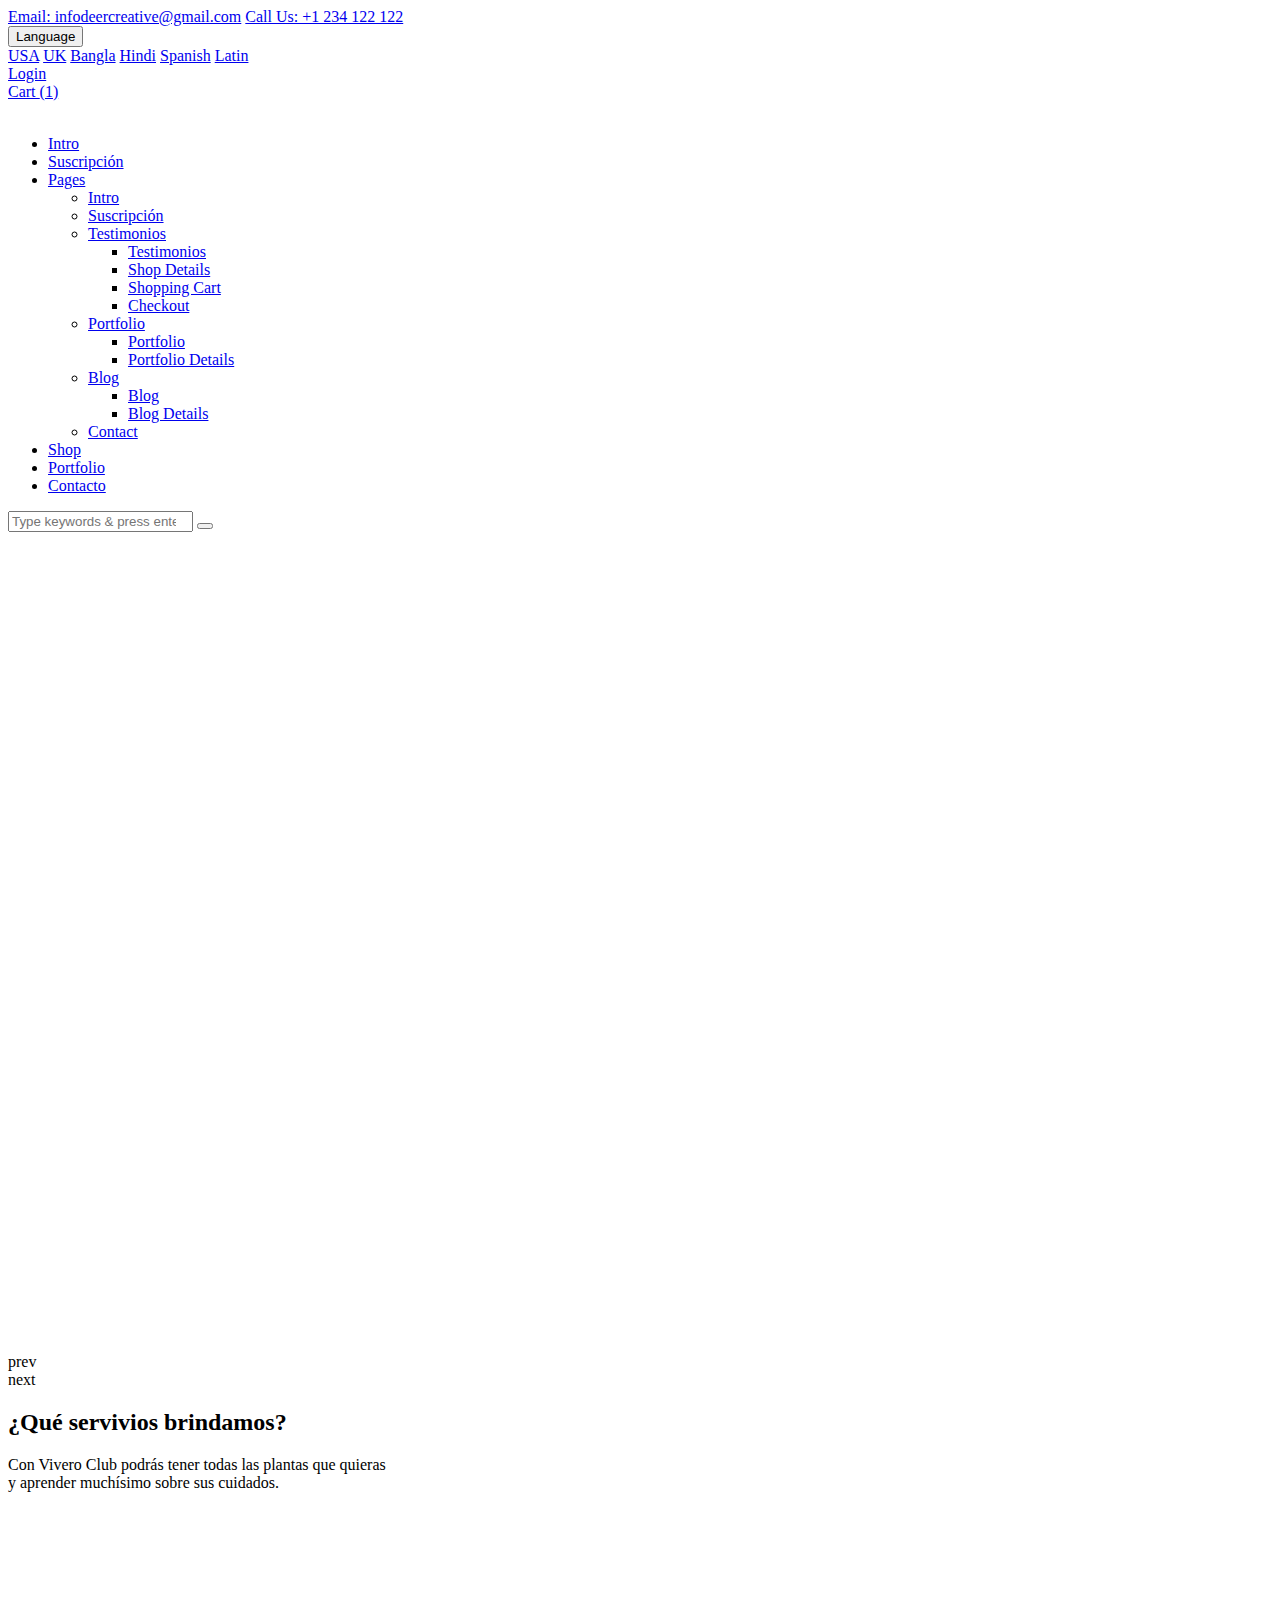
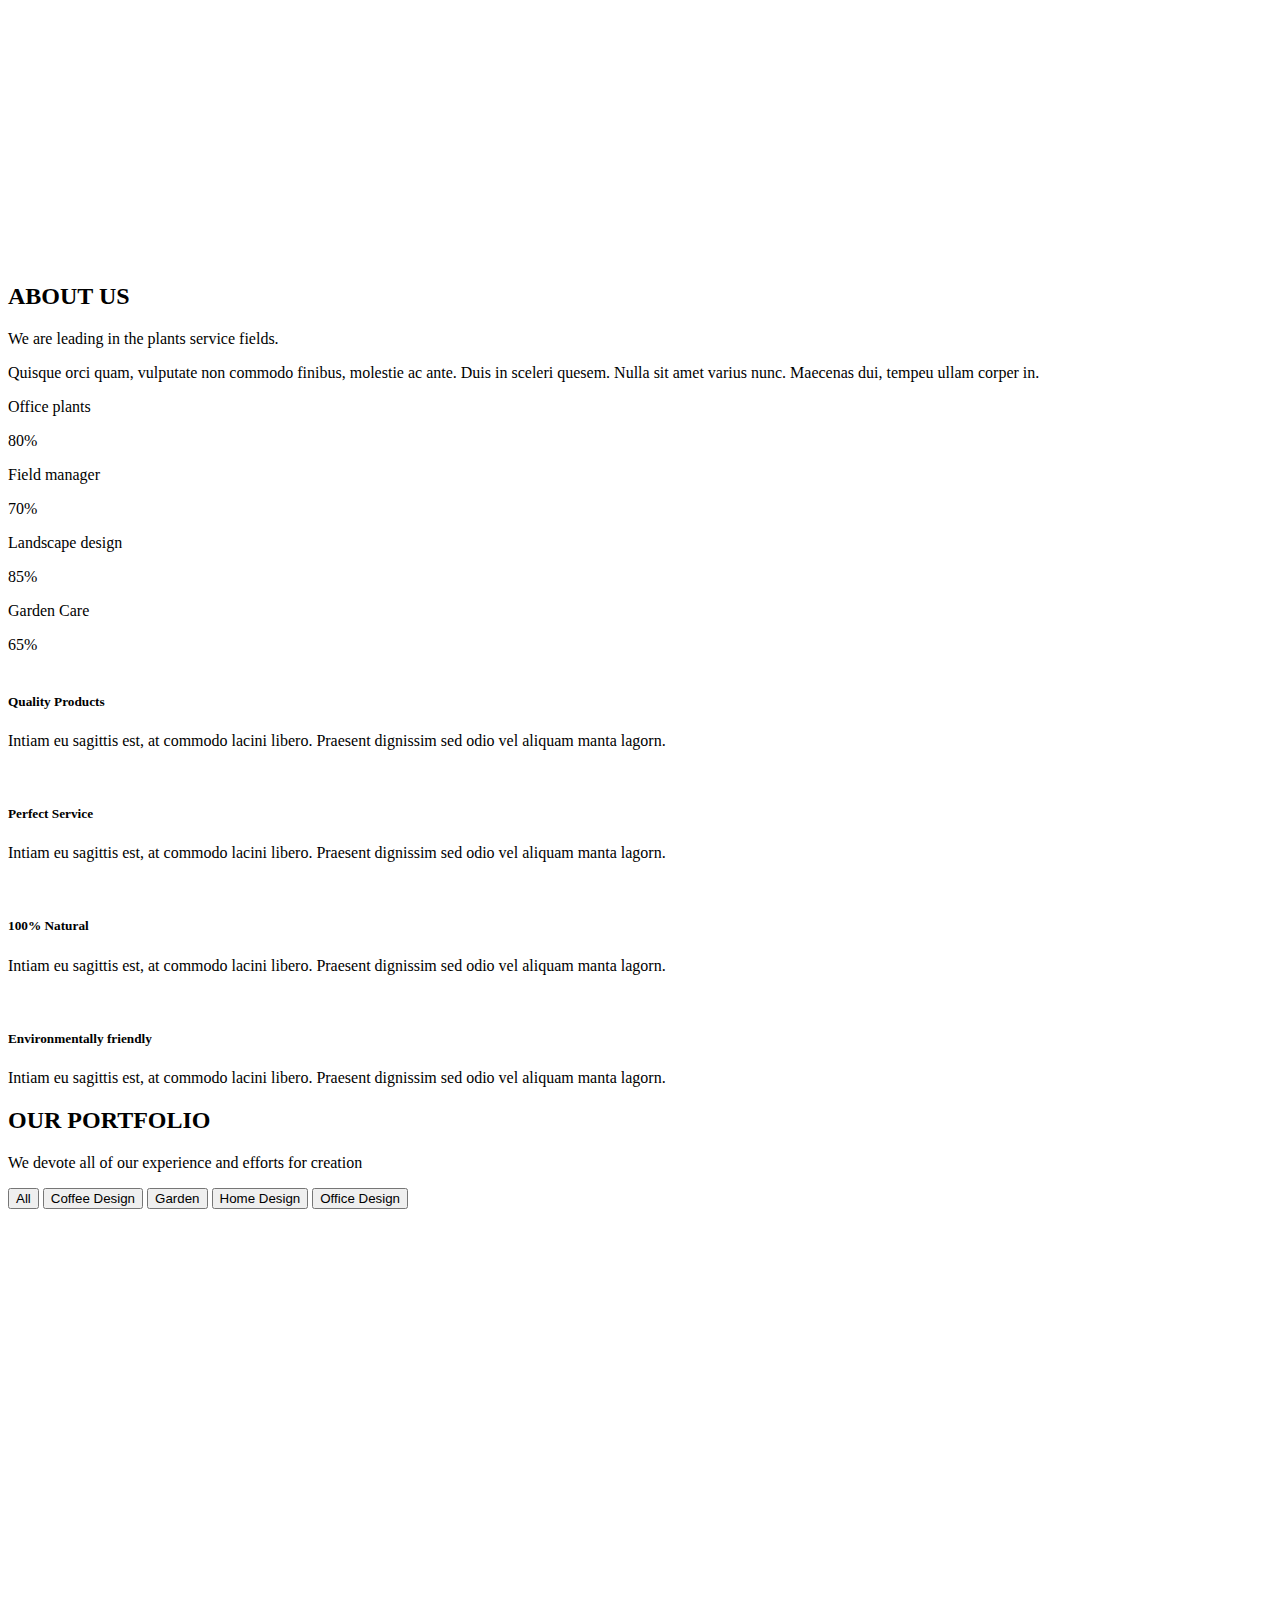
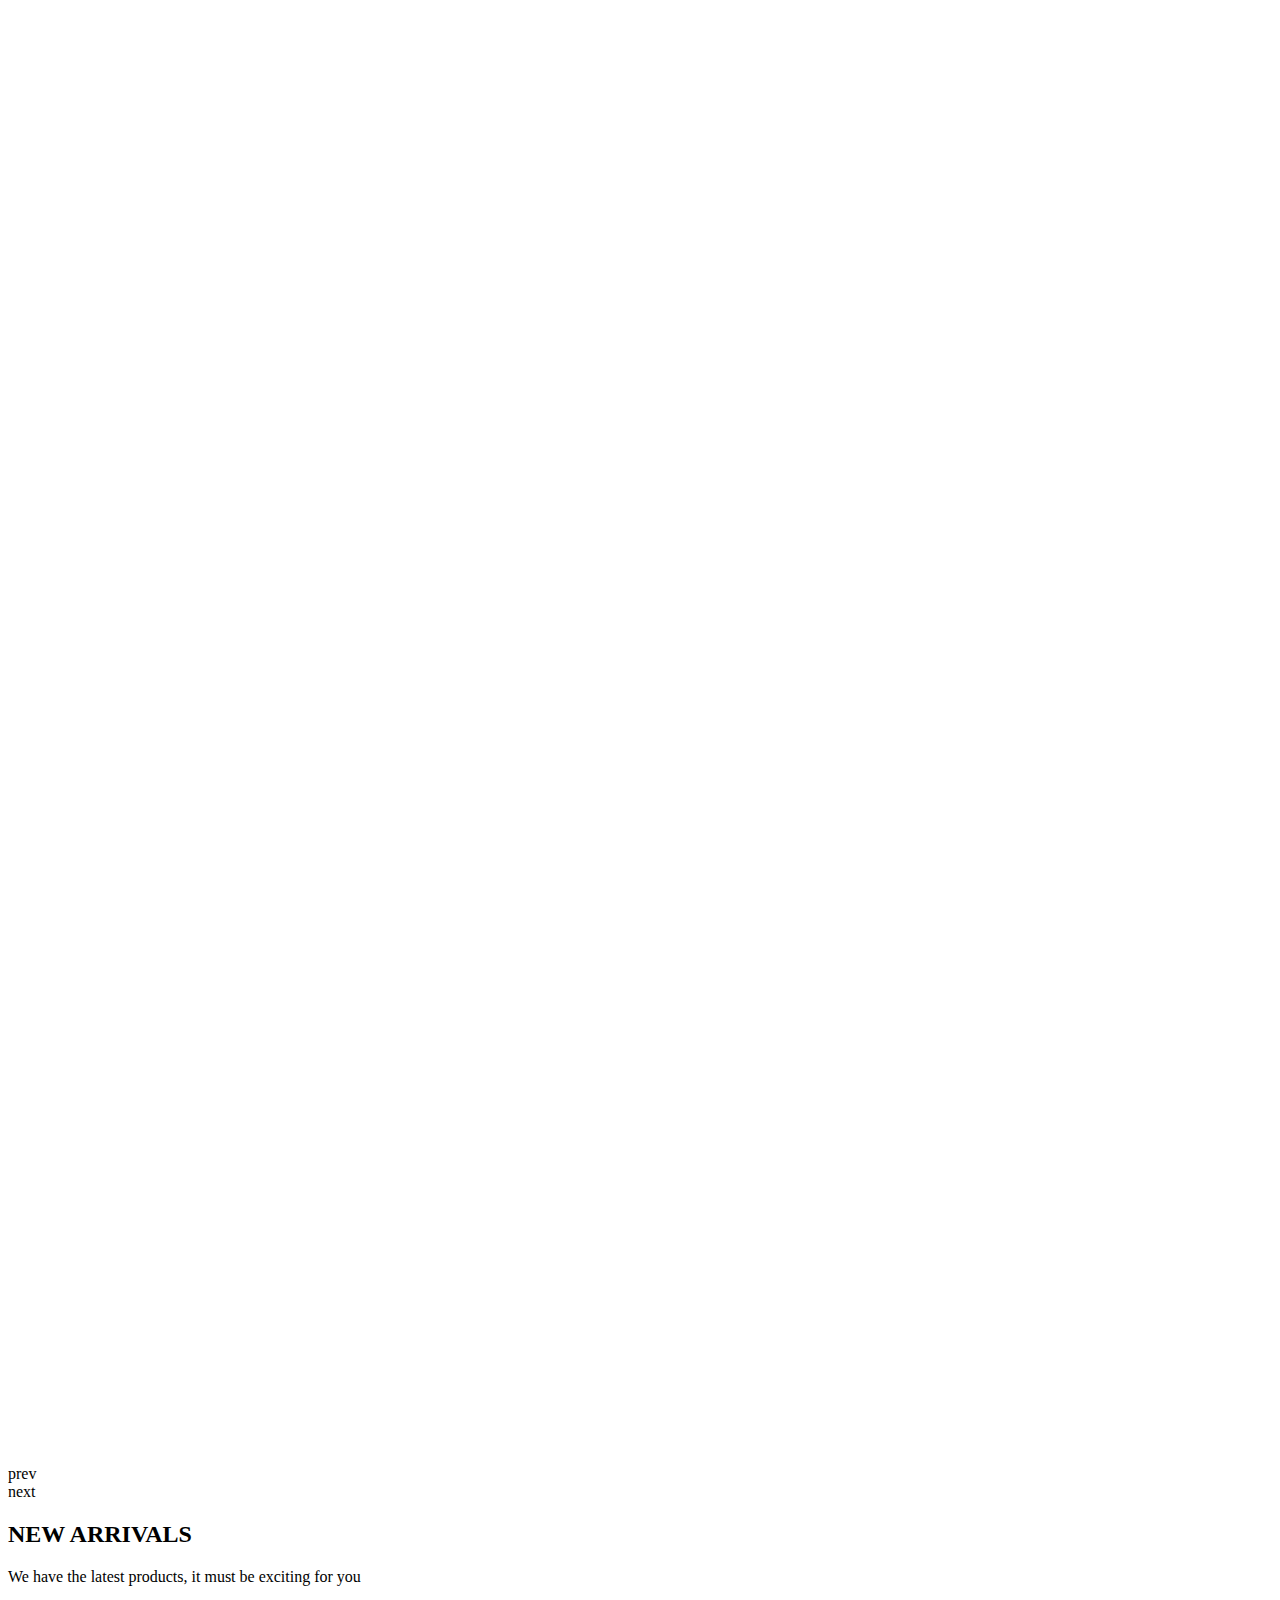
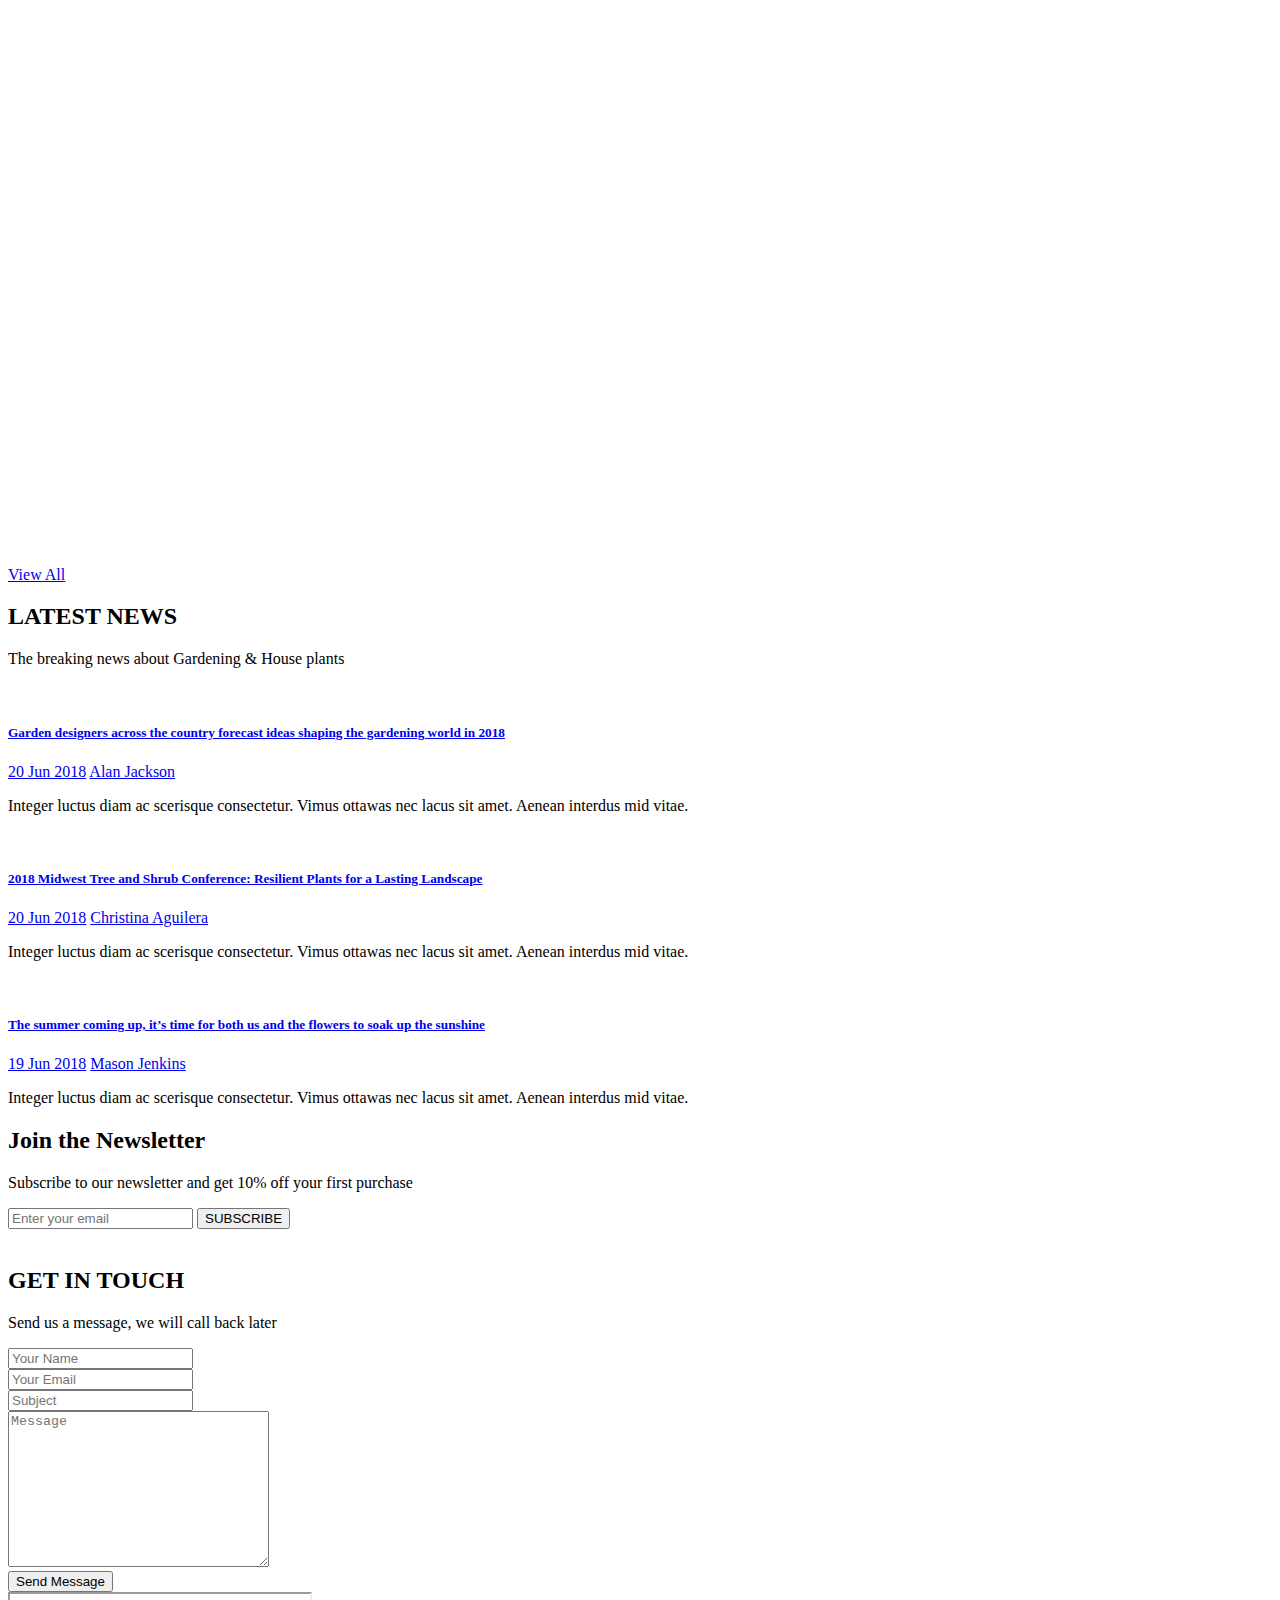
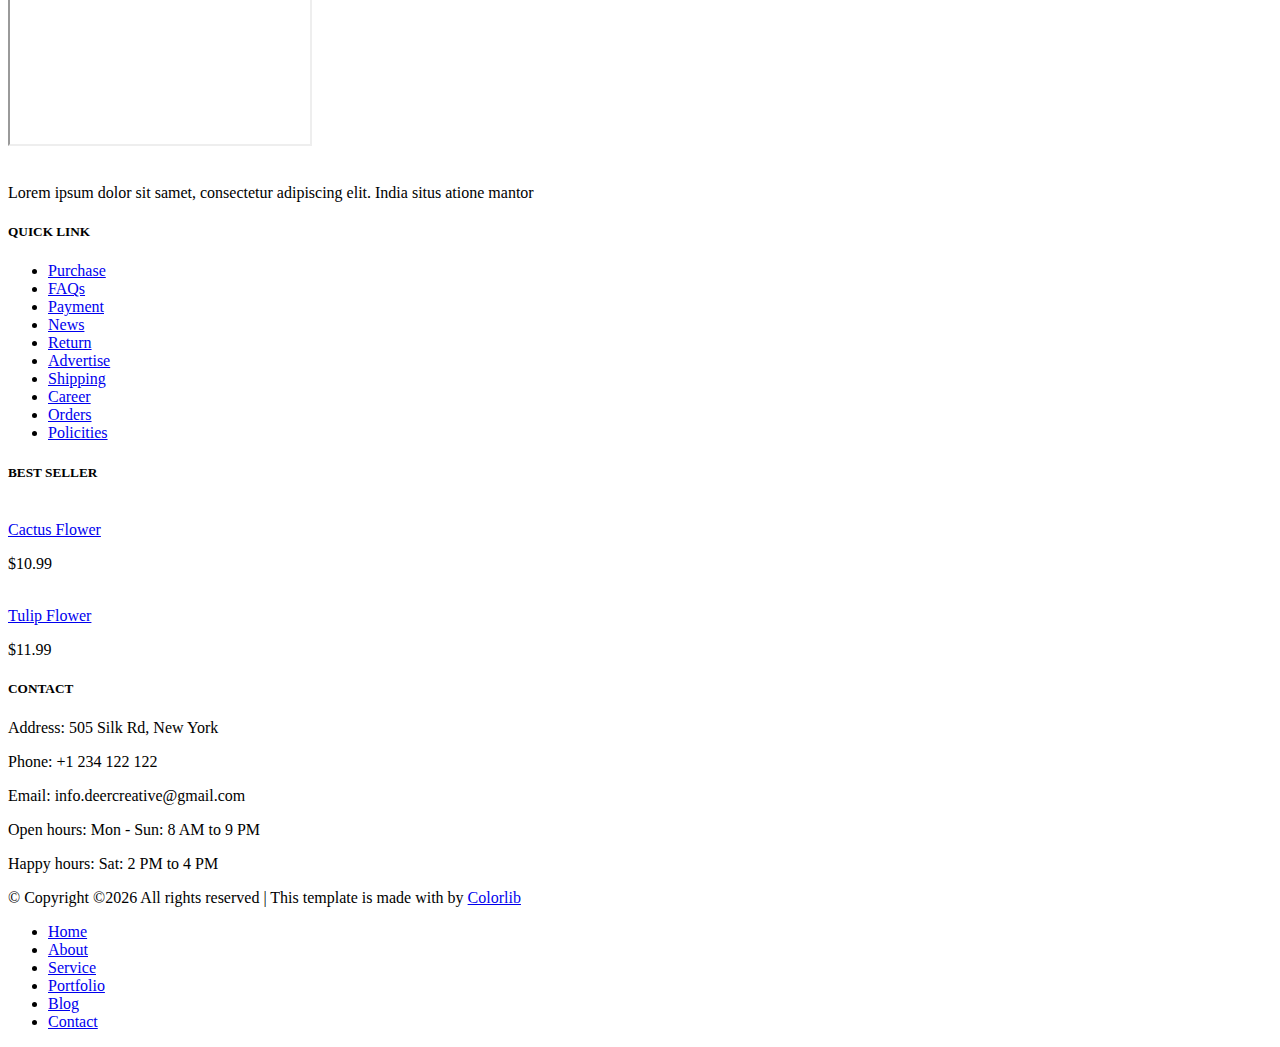
==== index.html @ 2c1554ca "Prueba de edición temp vivero" ====
<!DOCTYPE html>
<html lang="en">

<head>
    <meta charset="UTF-8">
    <meta name="description" content="">
    <meta http-equiv="X-UA-Compatible" content="IE=edge">
    <meta name="viewport" content="width=device-width, initial-scale=1, shrink-to-fit=no">
    <!-- The above 4 meta tags *must* come first in the head; any other head content must come *after* these tags -->

    <!-- Title -->
    <title>Alazea - Gardening &amp; Landscaping HTML Template</title>

    <!-- Favicon -->
    <link rel="icon" href="img/core-img/favicon.ico">

    <!-- Core Stylesheet -->
    <link rel="stylesheet" href="style.css">

</head>

<body>
    <!-- Preloader -->
    <div class="preloader d-flex align-items-center justify-content-center">
        <div class="preloader-circle"></div>
        <div class="preloader-img">
            <img src="img/core-img/leaf.png" alt="">
        </div>
    </div>

    <!-- ##### Header Area Start ##### -->
    <header class="header-area">

        <!-- ***** Top Header Area ***** -->
        <div class="top-header-area">
            <div class="container">
                <div class="row">
                    <div class="col-12">
                        <div class="top-header-content d-flex align-items-center justify-content-between">
                            <!-- Top Header Content -->
                            <div class="top-header-meta">
                                <a href="#" data-toggle="tooltip" data-placement="bottom" title="infodeercreative@gmail.com"><i class="fa fa-envelope-o" aria-hidden="true"></i> <span>Email: infodeercreative@gmail.com</span></a>
                                <a href="#" data-toggle="tooltip" data-placement="bottom" title="+1 234 122 122"><i class="fa fa-phone" aria-hidden="true"></i> <span>Call Us: +1 234 122 122</span></a>
                            </div>

                            <!-- Top Header Content -->
                            <div class="top-header-meta d-flex">
                                <!-- Language Dropdown -->
                                <div class="language-dropdown">
                                    <div class="dropdown">
                                        <button class="btn btn-secondary dropdown-toggle mr-30" type="button" id="dropdownMenuButton" data-toggle="dropdown" aria-haspopup="true" aria-expanded="false">Language</button>
                                        <div class="dropdown-menu" aria-labelledby="dropdownMenuButton">
                                            <a class="dropdown-item" href="#">USA</a>
                                            <a class="dropdown-item" href="#">UK</a>
                                            <a class="dropdown-item" href="#">Bangla</a>
                                            <a class="dropdown-item" href="#">Hindi</a>
                                            <a class="dropdown-item" href="#">Spanish</a>
                                            <a class="dropdown-item" href="#">Latin</a>
                                        </div>
                                    </div>
                                </div>
                                <!-- Login -->
                                <div class="login">
                                    <a href="#"><i class="fa fa-user" aria-hidden="true"></i> <span>Login</span></a>
                                </div>
                                <!-- Cart -->
                                <div class="cart">
                                    <a href="#"><i class="fa fa-shopping-cart" aria-hidden="true"></i> <span>Cart <span class="cart-quantity">(1)</span></span></a>
                                </div>
                            </div>
                        </div>
                    </div>
                </div>
            </div>
        </div>

        <!-- ***** Navbar Area ***** -->
        <div class="alazea-main-menu">
            <div class="classy-nav-container breakpoint-off">
                <div class="container">
                    <!-- Menu -->
                    <nav class="classy-navbar justify-content-between" id="alazeaNav">

                        <!-- Nav Brand -->
                        <a href="index.html" class="nav-brand"><img src="img/core-img/logo.png" alt=""></a>

                        <!-- Navbar Toggler -->
                        <div class="classy-navbar-toggler">
                            <span class="navbarToggler"><span></span><span></span><span></span></span>
                        </div>

                        <!-- Menu -->
                        <div class="classy-menu">

                            <!-- Close Button -->
                            <div class="classycloseIcon">
                                <div class="cross-wrap"><span class="top"></span><span class="bottom"></span></div>
                            </div>

                            <!-- Navbar Start -->
                            <div class="classynav">
                                <ul>
                                    <li><a href="index.html">Intro</a></li>
                                    <li><a href="about.html">Suscripción</a></li>
                                    <li><a href="#">Pages</a>
                                        <ul class="dropdown">
                                            <li><a href="index.html">Intro</a></li>
                                            <li><a href="about.html">Suscripción</a></li>
                                            <li><a href="shop.html">Testimonios</a>
                                                <ul class="dropdown">
                                                    <li><a href="shop.html">Testimonios</a></li>
                                                    <li><a href="shop-details.html">Shop Details</a></li>
                                                    <li><a href="cart.html">Shopping Cart</a></li>
                                                    <li><a href="checkout.html">Checkout</a></li>
                                                </ul>
                                            </li>
                                            <li><a href="portfolio.html">Portfolio</a>
                                                <ul class="dropdown">
                                                    <li><a href="portfolio.html">Portfolio</a></li>
                                                    <li><a href="single-portfolio.html">Portfolio Details</a></li>
                                                </ul>
                                            </li>
                                            <li><a href="blog.html">Blog</a>
                                                <ul class="dropdown">
                                                    <li><a href="blog.html">Blog</a></li>
                                                    <li><a href="single-post.html">Blog Details</a></li>
                                                </ul>
                                            </li>
                                            <li><a href="contact.html">Contact</a></li>
                                        </ul>
                                    </li>
                                    <li><a href="shop.html">Shop</a></li>
                                    <li><a href="portfolio.html">Portfolio</a></li>
                                    <li><a href="contact.html">Contacto</a></li>
                                </ul>

                                <!-- Search Icon -->
                                <div id="searchIcon">
                                    <i class="fa fa-search" aria-hidden="true"></i>
                                </div>

                            </div>
                            <!-- Navbar End -->
                        </div>
                    </nav>

                    <!-- Search Form -->
                    <div class="search-form">
                        <form action="#" method="get">
                            <input type="search" name="search" id="search" placeholder="Type keywords &amp; press enter...">
                            <button type="submit" class="d-none"></button>
                        </form>
                        <!-- Close Icon -->
                        <div class="closeIcon"><i class="fa fa-times" aria-hidden="true"></i></div>
                    </div>
                </div>
            </div>
        </div>
    </header>
    <!-- ##### Header Area End ##### -->

    <!-- ##### Hero Area Start ##### -->
    <section class="hero-area">
        <div class="hero-post-slides owl-carousel">

            <!-- Single Hero Post -->
            <div class="single-hero-post bg-overlay">
                <!-- Post Image -->
                <div class="slide-img bg-img" style="background-image: url(media-webplantas/fondo1.jpg);"></div>
                <div class="container h-100">
                    <div class="row h-100 align-items-center">
                        <div class="col-12">
                            <!-- Post Content -->
                            <div class="hero-slides-content text-center">
                                <h2>Llevamos la calma a tu hogar</h2>
                                <p>¿Sabías que las plantas mejoran tu energía? <br> Descubrí este mundo lleno de beneficios.</p>
                                <div class="welcome-btn-group">
                                    <a href="#" class="btn alazea-btn mr-30">Ver más</a>
                                   
                                </div>
                            </div>
                        </div>
                    </div>
                </div>
            </div>

            <!-- Single Hero Post -->
            <div class="single-hero-post bg-overlay">
                <!-- Post Image -->
                <div class="slide-img bg-img" style="background-image: url(media-webplantas/fondo2.jpg);"></div>
                <div class="container h-100">
                    <div class="row h-100 align-items-center">
                        <div class="col-12">
                            <!-- Post Content -->
                            <div class="hero-slides-content text-center">
                                <h2>Llevamos la calma a tu hogar</h2>
                                <p> ¿Sabías que las plantas mejoran tu energía? <br> Descubrí este mundo lleno de beneficios.</p>
                                <div class="welcome-btn-group">
                                    <a href="#" class="btn alazea-btn mr-30">Ver más</a>
                                
                                </div>
                            </div>
                        </div>
                    </div>
                </div>
            </div>

        </div>
    </section>
    <!-- ##### Hero Area End ##### -->

    <!-- ##### Service Area Start ##### -->
    <section class="our-services-area bg-gray section-padding-100-0">
        <div class="container">
            <div class="row">
                <div class="col-12">
                    <!-- Section Heading -->
                    <div class="section-heading text-center">
                        <h2>¿Qué servivios brindamos?</h2>
                        <p>Con Vivero Club podrás tener todas las plantas que quieras <br> y aprender muchísimo sobre sus cuidados.</p>
                    </div>
                </div>
            </div>

            <div class="row justify-content-between">
                <div class="col-12 col-lg-5">
                    <div class="alazea-service-area mb-100">

                        <!-- Single Service Area -->
                        <div class="single-service-area d-flex align-items-center wow fadeInUp" data-wow-delay="100ms">
                            <!-- Icon -->
                            <div class="service-icon mr-30">
                                <img src="img/core-img/s1.png" alt="">
                            </div>
                            <!-- Content -->
                            <div class="service-content">
                                <h5>Plants Care</h5>
                                <p>In Aenean purus, pretium sito amet sapien denim moste consectet sedoni urna placerat sodales.service its.</p>
                            </div>
                        </div>

                        <!-- Single Service Area -->
                        <div class="single-service-area d-flex align-items-center wow fadeInUp" data-wow-delay="300ms">
                            <!-- Icon -->
                            <div class="service-icon mr-30">
                                <img src="img/core-img/s2.png" alt="">
                            </div>
                            <!-- Content -->
                            <div class="service-content">
                                <h5>Pressure Washing</h5>
                                <p>In Aenean purus, pretium sito amet sapien denim moste consectet sedoni urna placerat sodales.service its.</p>
                            </div>
                        </div>

                        <!-- Single Service Area -->
                        <div class="single-service-area d-flex align-items-center wow fadeInUp" data-wow-delay="500ms">
                            <!-- Icon -->
                            <div class="service-icon mr-30">
                                <img src="img/core-img/s3.png" alt="">
                            </div>
                            <!-- Content -->
                            <div class="service-content">
                                <h5>Tree Service &amp; Trimming</h5>
                                <p>In Aenean purus, pretium sito amet sapien denim moste consectet sedoni urna placerat sodales.service its.</p>
                            </div>
                        </div>

                    </div>
                </div>

                <div class="col-12 col-lg-6">
                    <div class="alazea-video-area bg-overlay mb-100">
                        <img src="img/bg-img/23.jpg" alt="">
                        <a href="http://www.youtube.com/watch?v=7HKoqNJtMTQ" class="video-icon">
                            <i class="fa fa-play" aria-hidden="true"></i>
                        </a>
                    </div>
                </div>
            </div>
        </div>
    </section>
    <!-- ##### Service Area End ##### -->

    <!-- ##### About Area Start ##### -->
    <section class="about-us-area section-padding-100-0">
        <div class="container">
            <div class="row justify-content-between">
                <div class="col-12 col-lg-5">
                    <!-- Section Heading -->
                    <div class="section-heading">
                        <h2>ABOUT US</h2>
                        <p>We are leading in the plants service fields.</p>
                    </div>
                    <p>Quisque orci quam, vulputate non commodo finibus, molestie ac ante. Duis in sceleri quesem. Nulla sit amet varius nunc. Maecenas dui, tempeu ullam corper in.</p>

                    <!-- Progress Bar Content Area -->
                    <div class="alazea-progress-bar mb-50">
                        <!-- Single Progress Bar -->
                        <div class="single_progress_bar">
                            <p>Office plants</p>
                            <div id="bar1" class="barfiller">
                                <div class="tipWrap">
                                    <span class="tip"></span>
                                </div>
                                <span class="fill" data-percentage="80"></span>
                            </div>
                        </div>

                        <!-- Single Progress Bar -->
                        <div class="single_progress_bar">
                            <p>Field manager</p>
                            <div id="bar2" class="barfiller">
                                <div class="tipWrap">
                                    <span class="tip"></span>
                                </div>
                                <span class="fill" data-percentage="70"></span>
                            </div>
                        </div>

                        <!-- Single Progress Bar -->
                        <div class="single_progress_bar">
                            <p>Landscape design</p>
                            <div id="bar3" class="barfiller">
                                <div class="tipWrap">
                                    <span class="tip"></span>
                                </div>
                                <span class="fill" data-percentage="85"></span>
                            </div>
                        </div>

                        <!-- Single Progress Bar -->
                        <div class="single_progress_bar">
                            <p>Garden Care</p>
                            <div id="bar4" class="barfiller">
                                <div class="tipWrap">
                                    <span class="tip"></span>
                                </div>
                                <span class="fill" data-percentage="65"></span>
                            </div>
                        </div>
                    </div>
                </div>

                <div class="col-12 col-lg-6">
                    <div class="alazea-benefits-area">
                        <div class="row">
                            <!-- Single Benefits Area -->
                            <div class="col-12 col-sm-6">
                                <div class="single-benefits-area">
                                    <img src="img/core-img/b1.png" alt="">
                                    <h5>Quality Products</h5>
                                    <p>Intiam eu sagittis est, at commodo lacini libero. Praesent dignissim sed odio vel aliquam manta lagorn.</p>
                                </div>
                            </div>

                            <!-- Single Benefits Area -->
                            <div class="col-12 col-sm-6">
                                <div class="single-benefits-area">
                                    <img src="img/core-img/b2.png" alt="">
                                    <h5>Perfect Service</h5>
                                    <p>Intiam eu sagittis est, at commodo lacini libero. Praesent dignissim sed odio vel aliquam manta lagorn.</p>
                                </div>
                            </div>

                            <!-- Single Benefits Area -->
                            <div class="col-12 col-sm-6">
                                <div class="single-benefits-area">
                                    <img src="img/core-img/b3.png" alt="">
                                    <h5>100% Natural</h5>
                                    <p>Intiam eu sagittis est, at commodo lacini libero. Praesent dignissim sed odio vel aliquam manta lagorn.</p>
                                </div>
                            </div>

                            <!-- Single Benefits Area -->
                            <div class="col-12 col-sm-6">
                                <div class="single-benefits-area">
                                    <img src="img/core-img/b4.png" alt="">
                                    <h5>Environmentally friendly</h5>
                                    <p>Intiam eu sagittis est, at commodo lacini libero. Praesent dignissim sed odio vel aliquam manta lagorn.</p>
                                </div>
                            </div>
                        </div>
                    </div>
                </div>
            </div>
        </div>

        <div class="container">
            <div class="row">
                <div class="col-12">
                    <div class="border-line"></div>
                </div>
            </div>
        </div>
    </section>
    <!-- ##### About Area End ##### -->

    <!-- ##### Portfolio Area Start ##### -->
    <section class="alazea-portfolio-area section-padding-100-0">
        <div class="container">
            <div class="row">
                <div class="col-12">
                    <!-- Section Heading -->
                    <div class="section-heading text-center">
                        <h2>OUR PORTFOLIO</h2>
                        <p>We devote all of our experience and efforts for creation</p>
                    </div>
                </div>
            </div>
        </div>

        <div class="container-fluid">
            <div class="row">
                <div class="col-12">
                    <div class="alazea-portfolio-filter">
                        <div class="portfolio-filter">
                            <button class="btn active" data-filter="*">All</button>
                            <button class="btn" data-filter=".design">Coffee Design</button>
                            <button class="btn" data-filter=".garden">Garden</button>
                            <button class="btn" data-filter=".home-design">Home Design</button>
                            <button class="btn" data-filter=".office-design">Office Design</button>
                        </div>
                    </div>
                </div>
            </div>

            <div class="row alazea-portfolio">

                <!-- Single Portfolio Area -->
                <div class="col-12 col-sm-6 col-lg-3 single_portfolio_item design home-design wow fadeInUp" data-wow-delay="100ms">
                    <!-- Portfolio Thumbnail -->
                    <div class="portfolio-thumbnail bg-img" style="background-image: url(img/bg-img/16.jpg);"></div>
                    <!-- Portfolio Hover Text -->
                    <div class="portfolio-hover-overlay">
                        <a href="img/bg-img/16.jpg" class="portfolio-img d-flex align-items-center justify-content-center" title="Portfolio 1">
                            <div class="port-hover-text">
                                <h3>Minimal Flower Store</h3>
                                <h5>Office Plants</h5>
                            </div>
                        </a>
                    </div>
                </div>

                <!-- Single Portfolio Area -->
                <div class="col-12 col-sm-6 col-lg-3 single_portfolio_item garden wow fadeInUp" data-wow-delay="200ms">
                    <!-- Portfolio Thumbnail -->
                    <div class="portfolio-thumbnail bg-img" style="background-image: url(img/bg-img/17.jpg);"></div>
                    <!-- Portfolio Hover Text -->
                    <div class="portfolio-hover-overlay">
                        <a href="img/bg-img/17.jpg" class="portfolio-img d-flex align-items-center justify-content-center" title="Portfolio 2">
                            <div class="port-hover-text">
                                <h3>Minimal Flower Store</h3>
                                <h5>Office Plants</h5>
                            </div>
                        </a>
                    </div>
                </div>

                <!-- Single Portfolio Area -->
                <div class="col-12 col-sm-6 col-lg-3 single_portfolio_item garden design wow fadeInUp" data-wow-delay="300ms">
                    <!-- Portfolio Thumbnail -->
                    <div class="portfolio-thumbnail bg-img" style="background-image: url(img/bg-img/18.jpg);"></div>
                    <!-- Portfolio Hover Text -->
                    <div class="portfolio-hover-overlay">
                        <a href="img/bg-img/18.jpg" class="portfolio-img d-flex align-items-center justify-content-center" title="Portfolio 3">
                            <div class="port-hover-text">
                                <h3>Minimal Flower Store</h3>
                                <h5>Office Plants</h5>
                            </div>
                        </a>
                    </div>
                </div>

                <!-- Single Portfolio Area -->
                <div class="col-12 col-sm-6 col-lg-3 single_portfolio_item garden office-design wow fadeInUp" data-wow-delay="400ms">
                    <!-- Portfolio Thumbnail -->
                    <div class="portfolio-thumbnail bg-img" style="background-image: url(img/bg-img/19.jpg);"></div>
                    <!-- Portfolio Hover Text -->
                    <div class="portfolio-hover-overlay">
                        <a href="img/bg-img/19.jpg" class="portfolio-img d-flex align-items-center justify-content-center" title="Portfolio 4">
                            <div class="port-hover-text">
                                <h3>Minimal Flower Store</h3>
                                <h5>Office Plants</h5>
                            </div>
                        </a>
                    </div>
                </div>

                <!-- Single Portfolio Area -->
                <div class="col-12 col-sm-6 col-lg-3 single_portfolio_item design office-design wow fadeInUp" data-wow-delay="100ms">
                    <!-- Portfolio Thumbnail -->
                    <div class="portfolio-thumbnail bg-img" style="background-image: url(img/bg-img/20.jpg);"></div>
                    <!-- Portfolio Hover Text -->
                    <div class="portfolio-hover-overlay">
                        <a href="img/bg-img/20.jpg" class="portfolio-img d-flex align-items-center justify-content-center" title="Portfolio 5">
                            <div class="port-hover-text">
                                <h3>Minimal Flower Store</h3>
                                <h5>Office Plants</h5>
                            </div>
                        </a>
                    </div>
                </div>

                <!-- Single Portfolio Area -->
                <div class="col-12 col-sm-6 col-lg-3 single_portfolio_item garden wow fadeInUp" data-wow-delay="200ms">
                    <!-- Portfolio Thumbnail -->
                    <div class="portfolio-thumbnail bg-img" style="background-image: url(img/bg-img/21.jpg);"></div>
                    <!-- Portfolio Hover Text -->
                    <div class="portfolio-hover-overlay">
                        <a href="img/bg-img/21.jpg" class="portfolio-img d-flex align-items-center justify-content-center" title="Portfolio 6">
                            <div class="port-hover-text">
                                <h3>Minimal Flower Store</h3>
                                <h5>Office Plants</h5>
                            </div>
                        </a>
                    </div>
                </div>

                <!-- Single Portfolio Area -->
                <div class="col-12 col-lg-6 single_portfolio_item home-design wow fadeInUp" data-wow-delay="300ms">
                    <!-- Portfolio Thumbnail -->
                    <div class="portfolio-thumbnail bg-img" style="background-image: url(img/bg-img/22.jpg);"></div>
                    <!-- Portfolio Hover Text -->
                    <div class="portfolio-hover-overlay">
                        <a href="img/bg-img/22.jpg" class="portfolio-img d-flex align-items-center justify-content-center" title="Portfolio 7">
                            <div class="port-hover-text">
                                <h3>Minimal Flower Store</h3>
                                <h5>Office Plants</h5>
                            </div>
                        </a>
                    </div>
                </div>

            </div>
        </div>
    </section>
    <!-- ##### Portfolio Area End ##### -->

    <!-- ##### Testimonial Area Start ##### -->
    <section class="testimonial-area section-padding-100">
        <div class="container">
            <div class="row">
                <div class="col-12">
                    <div class="testimonials-slides owl-carousel">

                        <!-- Single Testimonial Slide -->
                        <div class="single-testimonial-slide">
                            <div class="row align-items-center">
                                <div class="col-12 col-md-6">
                                    <div class="testimonial-thumb">
                                        <img src="img/bg-img/13.jpg" alt="">
                                    </div>
                                </div>
                                <div class="col-12 col-md-6">
                                    <div class="testimonial-content">
                                        <!-- Section Heading -->
                                        <div class="section-heading">
                                            <h2>TESTIMONIAL</h2>
                                            <p>Some kind words from clients about Alazea</p>
                                        </div>
                                        <p>“Alazea is a pleasure to work with. Their ideas are creative, they came up with imaginative solutions to some tricky issues, their landscaping and planting contacts are equally excellent we have a beautiful but also manageable garden as a result. Thank you!”</p>
                                        <div class="testimonial-author-info">
                                            <h6>Mr. Nick Jonas</h6>
                                            <p>CEO of NAVATECH</p>
                                        </div>
                                    </div>
                                </div>
                            </div>
                        </div>

                        <!-- Single Testimonial Slide -->
                        <div class="single-testimonial-slide">
                            <div class="row align-items-center">
                                <div class="col-12 col-md-6">
                                    <div class="testimonial-thumb">
                                        <img src="img/bg-img/14.jpg" alt="">
                                    </div>
                                </div>
                                <div class="col-12 col-md-6">
                                    <div class="testimonial-content">
                                        <!-- Section Heading -->
                                        <div class="section-heading">
                                            <h2>TESTIMONIAL</h2>
                                            <p>Some kind words from clients about Alazea</p>
                                        </div>
                                        <p>“Alazea is a pleasure to work with. Their ideas are creative, they came up with imaginative solutions to some tricky issues, their landscaping and planting contacts are equally excellent we have a beautiful but also manageable garden as a result. Thank you!”</p>
                                        <div class="testimonial-author-info">
                                            <h6>Mr. Nazrul Islam</h6>
                                            <p>CEO of NAVATECH</p>
                                        </div>
                                    </div>
                                </div>
                            </div>
                        </div>

                        <!-- Single Testimonial Slide -->
                        <div class="single-testimonial-slide">
                            <div class="row align-items-center">
                                <div class="col-12 col-md-6">
                                    <div class="testimonial-thumb">
                                        <img src="img/bg-img/15.jpg" alt="">
                                    </div>
                                </div>
                                <div class="col-12 col-md-6">
                                    <div class="testimonial-content">
                                        <!-- Section Heading -->
                                        <div class="section-heading">
                                            <h2>TESTIMONIAL</h2>
                                            <p>Some kind words from clients about Alazea</p>
                                        </div>
                                        <p>“Alazea is a pleasure to work with. Their ideas are creative, they came up with imaginative solutions to some tricky issues, their landscaping and planting contacts are equally excellent we have a beautiful but also manageable garden as a result. Thank you!”</p>
                                        <div class="testimonial-author-info">
                                            <h6>Mr. Jonas Nick</h6>
                                            <p>CEO of NAVATECH</p>
                                        </div>
                                    </div>
                                </div>
                            </div>
                        </div>

                    </div>
                </div>
            </div>
        </div>
    </section>
    <!-- ##### Testimonial Area End ##### -->

    <!-- ##### Product Area Start ##### -->
    <section class="new-arrivals-products-area bg-gray section-padding-100">
        <div class="container">
            <div class="row">
                <div class="col-12">
                    <!-- Section Heading -->
                    <div class="section-heading text-center">
                        <h2>NEW ARRIVALS</h2>
                        <p>We have the latest products, it must be exciting for you</p>
                    </div>
                </div>
            </div>

            <div class="row">

                <!-- Single Product Area -->
                <div class="col-12 col-sm-6 col-lg-3">
                    <div class="single-product-area mb-50 wow fadeInUp" data-wow-delay="100ms">
                        <!-- Product Image -->
                        <div class="product-img">
                            <a href="shop-details.html"><img src="img/bg-img/9.jpg" alt=""></a>
                            <!-- Product Tag -->
                            <div class="product-tag">
                                <a href="#">Hot</a>
                            </div>
                            <div class="product-meta d-flex">
                                <a href="#" class="wishlist-btn"><i class="icon_heart_alt"></i></a>
                                <a href="cart.html" class="add-to-cart-btn">Add to cart</a>
                                <a href="#" class="compare-btn"><i class="arrow_left-right_alt"></i></a>
                            </div>
                        </div>
                        <!-- Product Info -->
                        <div class="product-info mt-15 text-center">
                            <a href="shop-details.html">
                                <p>Cactus Flower</p>
                            </a>
                            <h6>$10.99</h6>
                        </div>
                    </div>
                </div>

                <!-- Single Product Area -->
                <div class="col-12 col-sm-6 col-lg-3">
                    <div class="single-product-area mb-50 wow fadeInUp" data-wow-delay="200ms">
                        <!-- Product Image -->
                        <div class="product-img">
                            <a href="shop-details.html"><img src="img/bg-img/10.jpg" alt=""></a>
                            <div class="product-meta d-flex">
                                <a href="#" class="wishlist-btn"><i class="icon_heart_alt"></i></a>
                                <a href="cart.html" class="add-to-cart-btn">Add to cart</a>
                                <a href="#" class="compare-btn"><i class="arrow_left-right_alt"></i></a>
                            </div>
                        </div>
                        <!-- Product Info -->
                        <div class="product-info mt-15 text-center">
                            <a href="shop-details.html">
                                <p>Cactus Flower</p>
                            </a>
                            <h6>$10.99</h6>
                        </div>
                    </div>
                </div>

                <!-- Single Product Area -->
                <div class="col-12 col-sm-6 col-lg-3">
                    <div class="single-product-area mb-50 wow fadeInUp" data-wow-delay="300ms">
                        <!-- Product Image -->
                        <div class="product-img">
                            <a href="shop-details.html"><img src="img/bg-img/11.jpg" alt=""></a>
                            <div class="product-meta d-flex">
                                <a href="#" class="wishlist-btn"><i class="icon_heart_alt"></i></a>
                                <a href="cart.html" class="add-to-cart-btn">Add to cart</a>
                                <a href="#" class="compare-btn"><i class="arrow_left-right_alt"></i></a>
                            </div>
                        </div>
                        <!-- Product Info -->
                        <div class="product-info mt-15 text-center">
                            <a href="shop-details.html">
                                <p>Cactus Flower</p>
                            </a>
                            <h6>$10.99</h6>
                        </div>
                    </div>
                </div>

                <!-- Single Product Area -->
                <div class="col-12 col-sm-6 col-lg-3">
                    <div class="single-product-area mb-50 wow fadeInUp" data-wow-delay="400ms">
                        <!-- Product Image -->
                        <div class="product-img">
                            <a href="shop-details.html"><img src="img/bg-img/12.jpg" alt=""></a>
                            <!-- Product Tag -->
                            <div class="product-tag sale-tag">
                                <a href="#">Hot</a>
                            </div>
                            <div class="product-meta d-flex">
                                <a href="#" class="wishlist-btn"><i class="icon_heart_alt"></i></a>
                                <a href="cart.html" class="add-to-cart-btn">Add to cart</a>
                                <a href="#" class="compare-btn"><i class="arrow_left-right_alt"></i></a>
                            </div>
                        </div>
                        <!-- Product Info -->
                        <div class="product-info mt-15 text-center">
                            <a href="shop-details.html">
                                <p>Cactus Flower</p>
                            </a>
                            <h6>$10.99</h6>
                        </div>
                    </div>
                </div>

                <div class="col-12 text-center">
                    <a href="#" class="btn alazea-btn">View All</a>
                </div>

            </div>
        </div>
    </section>
    <!-- ##### Product Area End ##### -->

    <!-- ##### Blog Area Start ##### -->
    <section class="alazea-blog-area section-padding-100-0">
        <div class="container">
            <div class="row">
                <div class="col-12">
                    <!-- Section Heading -->
                    <div class="section-heading text-center">
                        <h2>LATEST NEWS</h2>
                        <p>The breaking news about Gardening &amp; House plants</p>
                    </div>
                </div>
            </div>

            <div class="row justify-content-center">

                <!-- Single Blog Post Area -->
                <div class="col-12 col-md-6 col-lg-4">
                    <div class="single-blog-post mb-100">
                        <div class="post-thumbnail mb-30">
                            <a href="single-post.html"><img src="img/bg-img/6.jpg" alt=""></a>
                        </div>
                        <div class="post-content">
                            <a href="single-post.html" class="post-title">
                                <h5>Garden designers across the country forecast ideas shaping the gardening world in 2018</h5>
                            </a>
                            <div class="post-meta">
                                <a href="#"><i class="fa fa-clock-o" aria-hidden="true"></i> 20 Jun 2018</a>
                                <a href="#"><i class="fa fa-user" aria-hidden="true"></i> Alan Jackson</a>
                            </div>
                            <p class="post-excerpt">Integer luctus diam ac scerisque consectetur. Vimus ottawas nec lacus sit amet. Aenean interdus mid vitae.</p>
                        </div>
                    </div>
                </div>

                <!-- Single Blog Post Area -->
                <div class="col-12 col-md-6 col-lg-4">
                    <div class="single-blog-post mb-100">
                        <div class="post-thumbnail mb-30">
                            <a href="single-post.html"><img src="img/bg-img/7.jpg" alt=""></a>
                        </div>
                        <div class="post-content">
                            <a href="single-post.html" class="post-title">
                                <h5>2018 Midwest Tree and Shrub Conference: Resilient Plants for a Lasting Landscape</h5>
                            </a>
                            <div class="post-meta">
                                <a href="#"><i class="fa fa-clock-o" aria-hidden="true"></i> 20 Jun 2018</a>
                                <a href="#"><i class="fa fa-user" aria-hidden="true"></i> Christina Aguilera</a>
                            </div>
                            <p class="post-excerpt">Integer luctus diam ac scerisque consectetur. Vimus ottawas nec lacus sit amet. Aenean interdus mid vitae.</p>
                        </div>
                    </div>
                </div>

                <!-- Single Blog Post Area -->
                <div class="col-12 col-md-6 col-lg-4">
                    <div class="single-blog-post mb-100">
                        <div class="post-thumbnail mb-30">
                            <a href="single-post.html"><img src="img/bg-img/8.jpg" alt=""></a>
                        </div>
                        <div class="post-content">
                            <a href="single-post.html" class="post-title">
                                <h5>The summer coming up, it’s time for both us and the flowers to soak up the sunshine</h5>
                            </a>
                            <div class="post-meta">
                                <a href="#"><i class="fa fa-clock-o" aria-hidden="true"></i> 19 Jun 2018</a>
                                <a href="#"><i class="fa fa-user" aria-hidden="true"></i> Mason Jenkins</a>
                            </div>
                            <p class="post-excerpt">Integer luctus diam ac scerisque consectetur. Vimus ottawas nec lacus sit amet. Aenean interdus mid vitae.</p>
                        </div>
                    </div>
                </div>

            </div>
        </div>
    </section>
    <!-- ##### Blog Area End ##### -->

    <!-- ##### Subscribe Area Start ##### -->
    <section class="subscribe-newsletter-area" style="background-image: url(img/bg-img/subscribe.png);">
        <div class="container">
            <div class="row align-items-center justify-content-between">
                <div class="col-12 col-lg-5">
                    <!-- Section Heading -->
                    <div class="section-heading mb-0">
                        <h2>Join the Newsletter</h2>
                        <p>Subscribe to our newsletter and get 10% off your first purchase</p>
                    </div>
                </div>
                <div class="col-12 col-lg-6">
                    <div class="subscribe-form">
                        <form action="#" method="get">
                            <input type="email" name="subscribe-email" id="subscribeEmail" placeholder="Enter your email">
                            <button type="submit" class="btn alazea-btn">SUBSCRIBE</button>
                        </form>
                    </div>
                </div>
            </div>
        </div>

        <!-- Subscribe Side Thumbnail -->
        <div class="subscribe-side-thumb wow fadeInUp" data-wow-delay="500ms">
            <img class="first-img" src="img/core-img/leaf.png" alt="">
        </div>
    </section>
    <!-- ##### Subscribe Area End ##### -->

    <!-- ##### Contact Area Start ##### -->
    <section class="contact-area section-padding-100-0">
        <div class="container">
            <div class="row align-items-center justify-content-between">
                <div class="col-12 col-lg-5">
                    <!-- Section Heading -->
                    <div class="section-heading">
                        <h2>GET IN TOUCH</h2>
                        <p>Send us a message, we will call back later</p>
                    </div>
                    <!-- Contact Form Area -->
                    <div class="contact-form-area mb-100">
                        <form action="#" method="post">
                            <div class="row">
                                <div class="col-12 col-sm-6">
                                    <div class="form-group">
                                        <input type="text" class="form-control" id="contact-name" placeholder="Your Name">
                                    </div>
                                </div>
                                <div class="col-12 col-sm-6">
                                    <div class="form-group">
                                        <input type="email" class="form-control" id="contact-email" placeholder="Your Email">
                                    </div>
                                </div>
                                <div class="col-12">
                                    <div class="form-group">
                                        <input type="text" class="form-control" id="contact-subject" placeholder="Subject">
                                    </div>
                                </div>
                                <div class="col-12">
                                    <div class="form-group">
                                        <textarea class="form-control" name="message" id="message" cols="30" rows="10" placeholder="Message"></textarea>
                                    </div>
                                </div>
                                <div class="col-12">
                                    <button type="submit" class="btn alazea-btn mt-15">Send Message</button>
                                </div>
                            </div>
                        </form>
                    </div>
                </div>

                <div class="col-12 col-lg-6">
                    <!-- Google Maps -->
                    <div class="map-area mb-100">
                        <iframe src="https://www.google.com/maps/embed?pb=!1m18!1m12!1m3!1d22236.40558254599!2d-118.25292394686001!3d34.057682914027104!2m3!1f0!2f0!3f0!3m2!1i1024!2i768!4f13.1!3m3!1m2!1s0x80c2c75ddc27da13%3A0xe22fdf6f254608f4!2z4Kay4Ka4IOCmj-CmnuCnjeCmnOCnh-CmsuCnh-CmuCwg4KaV4KeN4Kav4Ka-4Kay4Ka_4Kar4KeL4Kaw4KeN4Kao4Ka_4Kav4Ka84Ka-LCDgpq7gpr7gprDgp43gppXgpr_gpqgg4Kav4KeB4KaV4KeN4Kak4Kaw4Ka-4Ka34KeN4Kaf4KeN4Kaw!5e0!3m2!1sbn!2sbd!4v1532328708137" allowfullscreen></iframe>
                    </div>
                </div>
            </div>
        </div>
    </section>
    <!-- ##### Contact Area End ##### -->

    <!-- ##### Footer Area Start ##### -->
    <footer class="footer-area bg-img" style="background-image: url(img/bg-img/3.jpg);">
        <!-- Main Footer Area -->
        <div class="main-footer-area">
            <div class="container">
                <div class="row">

                    <!-- Single Footer Widget -->
                    <div class="col-12 col-sm-6 col-lg-3">
                        <div class="single-footer-widget">
                            <div class="footer-logo mb-30">
                                <a href="#"><img src="img/core-img/logo.png" alt=""></a>
                            </div>
                            <p>Lorem ipsum dolor sit samet, consectetur adipiscing elit. India situs atione mantor</p>
                            <div class="social-info">
                                <a href="#"><i class="fa fa-facebook" aria-hidden="true"></i></a>
                                <a href="#"><i class="fa fa-twitter" aria-hidden="true"></i></a>
                                <a href="#"><i class="fa fa-google-plus" aria-hidden="true"></i></a>
                                <a href="#"><i class="fa fa-instagram" aria-hidden="true"></i></a>
                                <a href="#"><i class="fa fa-linkedin" aria-hidden="true"></i></a>
                            </div>
                        </div>
                    </div>

                    <!-- Single Footer Widget -->
                    <div class="col-12 col-sm-6 col-lg-3">
                        <div class="single-footer-widget">
                            <div class="widget-title">
                                <h5>QUICK LINK</h5>
                            </div>
                            <nav class="widget-nav">
                                <ul>
                                    <li><a href="#">Purchase</a></li>
                                    <li><a href="#">FAQs</a></li>
                                    <li><a href="#">Payment</a></li>
                                    <li><a href="#">News</a></li>
                                    <li><a href="#">Return</a></li>
                                    <li><a href="#">Advertise</a></li>
                                    <li><a href="#">Shipping</a></li>
                                    <li><a href="#">Career</a></li>
                                    <li><a href="#">Orders</a></li>
                                    <li><a href="#">Policities</a></li>
                                </ul>
                            </nav>
                        </div>
                    </div>

                    <!-- Single Footer Widget -->
                    <div class="col-12 col-sm-6 col-lg-3">
                        <div class="single-footer-widget">
                            <div class="widget-title">
                                <h5>BEST SELLER</h5>
                            </div>

                            <!-- Single Best Seller Products -->
                            <div class="single-best-seller-product d-flex align-items-center">
                                <div class="product-thumbnail">
                                    <a href="shop-details.html"><img src="img/bg-img/4.jpg" alt=""></a>
                                </div>
                                <div class="product-info">
                                    <a href="shop-details.html">Cactus Flower</a>
                                    <p>$10.99</p>
                                </div>
                            </div>

                            <!-- Single Best Seller Products -->
                            <div class="single-best-seller-product d-flex align-items-center">
                                <div class="product-thumbnail">
                                    <a href="shop-details.html"><img src="img/bg-img/5.jpg" alt=""></a>
                                </div>
                                <div class="product-info">
                                    <a href="shop-details.html">Tulip Flower</a>
                                    <p>$11.99</p>
                                </div>
                            </div>
                        </div>
                    </div>

                    <!-- Single Footer Widget -->
                    <div class="col-12 col-sm-6 col-lg-3">
                        <div class="single-footer-widget">
                            <div class="widget-title">
                                <h5>CONTACT</h5>
                            </div>

                            <div class="contact-information">
                                <p><span>Address:</span> 505 Silk Rd, New York</p>
                                <p><span>Phone:</span> +1 234 122 122</p>
                                <p><span>Email:</span> info.deercreative@gmail.com</p>
                                <p><span>Open hours:</span> Mon - Sun: 8 AM to 9 PM</p>
                                <p><span>Happy hours:</span> Sat: 2 PM to 4 PM</p>
                            </div>
                        </div>
                    </div>
                </div>
            </div>
        </div>

        <!-- Footer Bottom Area -->
        <div class="footer-bottom-area">
            <div class="container">
                <div class="row">
                    <div class="col-12">
                        <div class="border-line"></div>
                    </div>
                    <!-- Copywrite Text -->
                    <div class="col-12 col-md-6">
                        <div class="copywrite-text">
                            <p>&copy; <!-- Link back to Colorlib can't be removed. Template is licensed under CC BY 3.0. -->
Copyright &copy;<script>document.write(new Date().getFullYear());</script> All rights reserved | This template is made with <i class="fa fa-heart-o" aria-hidden="true"></i> by <a href="https://colorlib.com" target="_blank">Colorlib</a>
<!-- Link back to Colorlib can't be removed. Template is licensed under CC BY 3.0. -->
</p>
                        </div>
                    </div>
                    <!-- Footer Nav -->
                    <div class="col-12 col-md-6">
                        <div class="footer-nav">
                            <nav>
                                <ul>
                                    <li><a href="#">Home</a></li>
                                    <li><a href="#">About</a></li>
                                    <li><a href="#">Service</a></li>
                                    <li><a href="#">Portfolio</a></li>
                                    <li><a href="#">Blog</a></li>
                                    <li><a href="#">Contact</a></li>
                                </ul>
                            </nav>
                        </div>
                    </div>
                </div>
            </div>
        </div>
    </footer>
    <!-- ##### Footer Area End ##### -->

    <!-- ##### All Javascript Files ##### -->
    <!-- jQuery-2.2.4 js -->
    <script src="js/jquery/jquery-2.2.4.min.js"></script>
    <!-- Popper js -->
    <script src="js/bootstrap/popper.min.js"></script>
    <!-- Bootstrap js -->
    <script src="js/bootstrap/bootstrap.min.js"></script>
    <!-- All Plugins js -->
    <script src="js/plugins/plugins.js"></script>
    <!-- Active js -->
    <script src="js/active.js"></script>
</body>

</html>
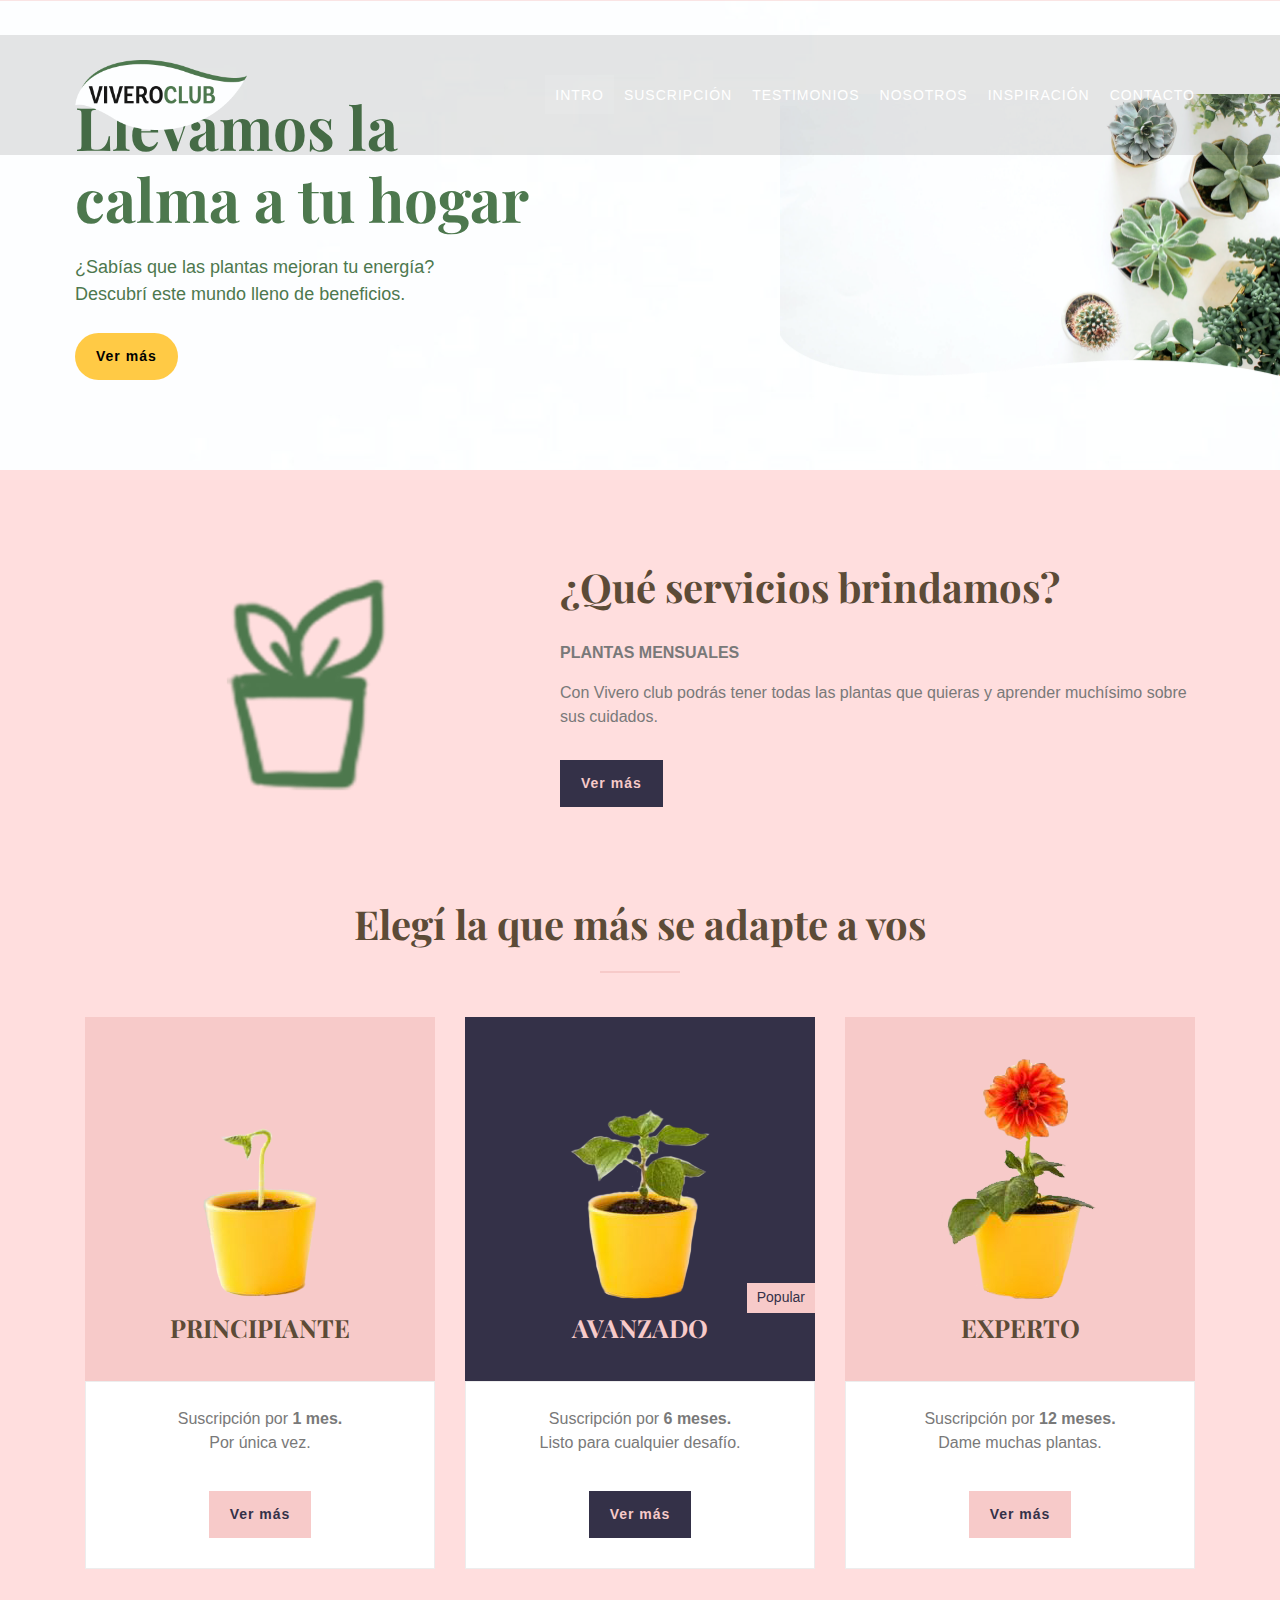
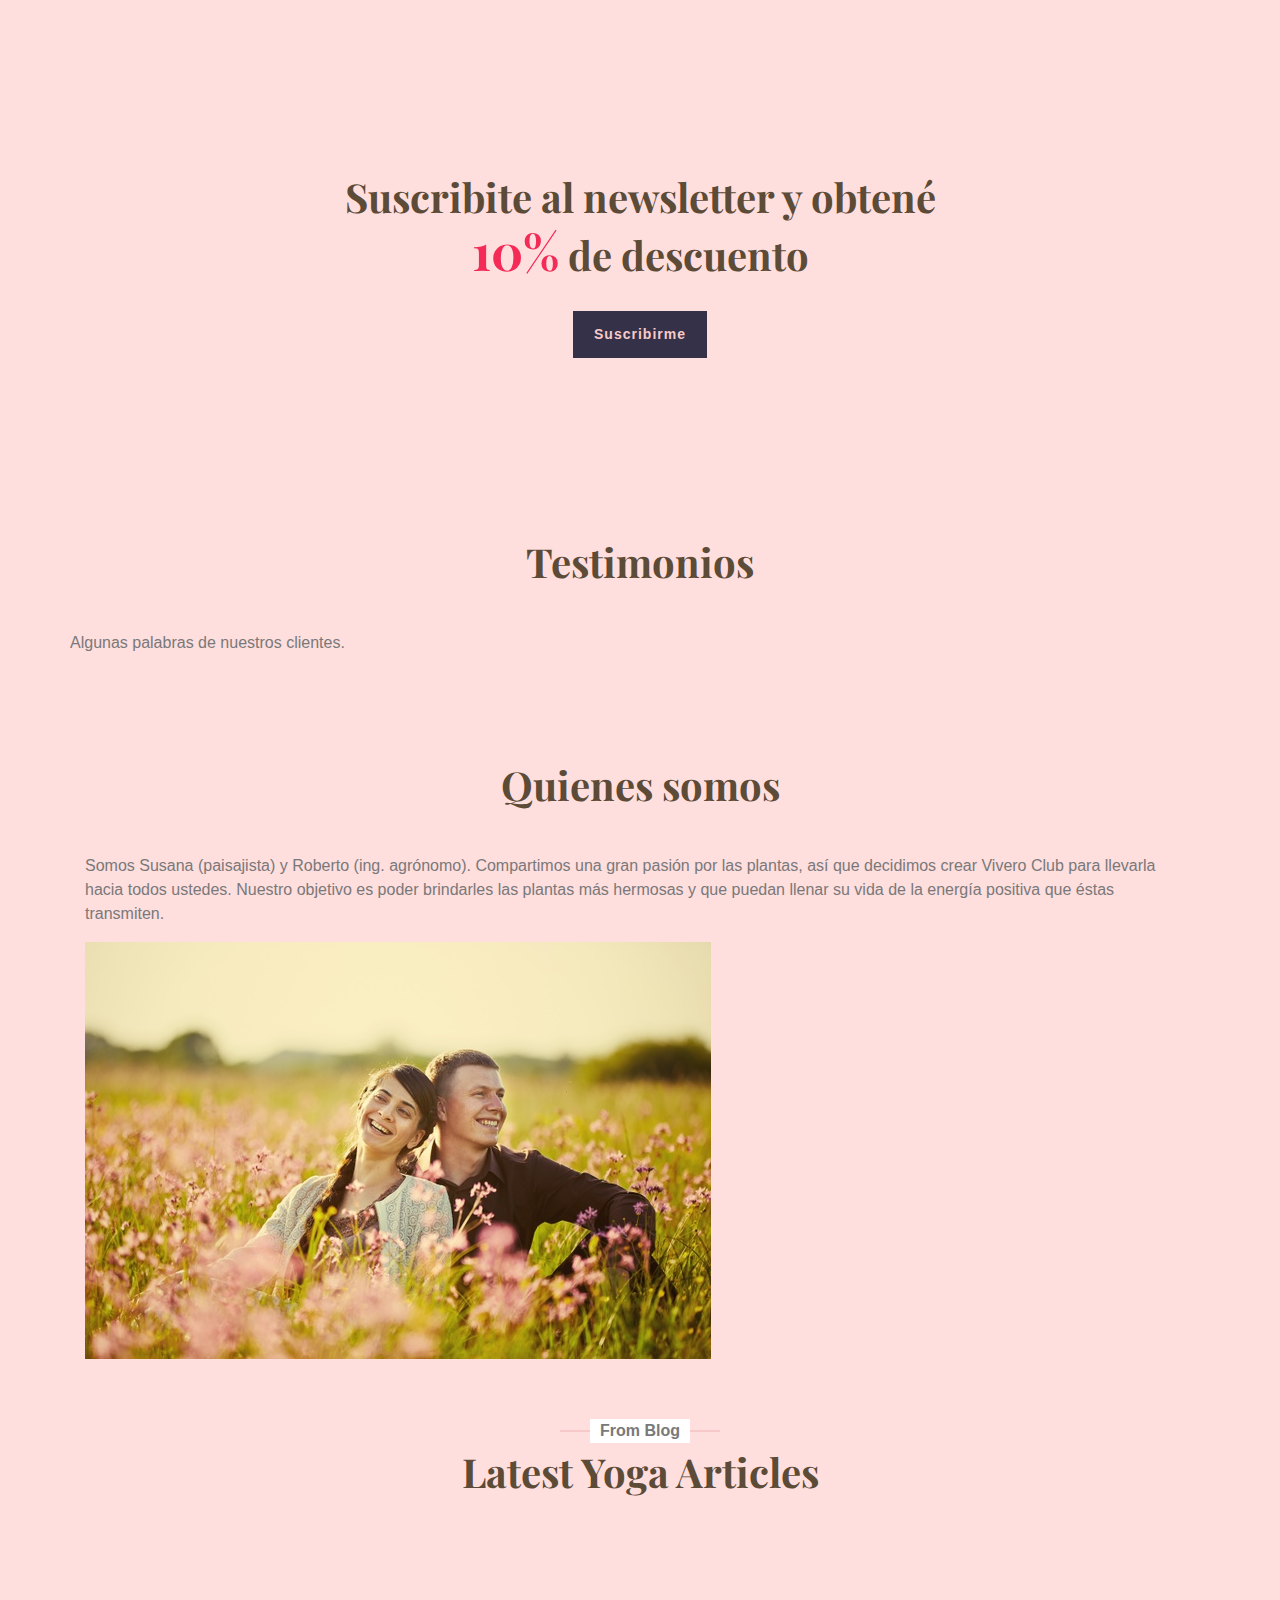
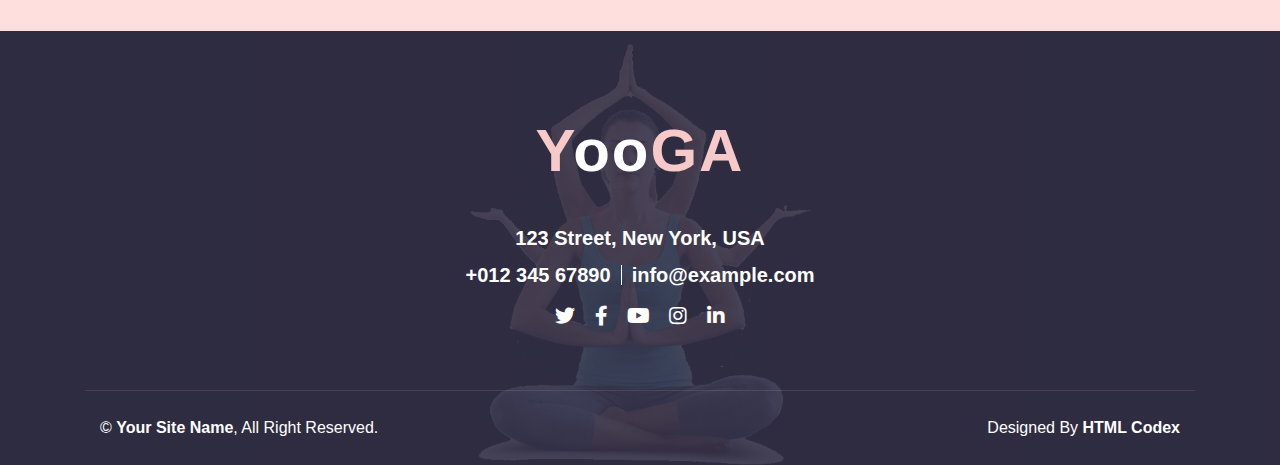
==== commit 745122a0: "nueva plantilla" ====
--- a/index.html
+++ b/index.html
@@ -1,1055 +1,470 @@
-<!DOCTYPE html>
-<html lang="en">
-
-<head>
-    <meta charset="UTF-8">
-    <meta name="description" content="">
-    <meta http-equiv="X-UA-Compatible" content="IE=edge">
-    <meta name="viewport" content="width=device-width, initial-scale=1, shrink-to-fit=no">
-    <!-- The above 4 meta tags *must* come first in the head; any other head content must come *after* these tags -->
-
-    <!-- Title -->
-    <title>Alazea - Gardening &amp; Landscaping HTML Template</title>
-
-    <!-- Favicon -->
-    <link rel="icon" href="img/core-img/favicon.ico">
-
-    <!-- Core Stylesheet -->
-    <link rel="stylesheet" href="style.css">
-
-</head>
-
-<body>
-    <!-- Preloader -->
-    <div class="preloader d-flex align-items-center justify-content-center">
-        <div class="preloader-circle"></div>
-        <div class="preloader-img">
-            <img src="img/core-img/leaf.png" alt="">
-        </div>
-    </div>
-
-    <!-- ##### Header Area Start ##### -->
-    <header class="header-area">
-
-        <!-- ***** Top Header Area ***** -->
-        <div class="top-header-area">
-            <div class="container">
-                <div class="row">
-                    <div class="col-12">
-                        <div class="top-header-content d-flex align-items-center justify-content-between">
-                            <!-- Top Header Content -->
-                            <div class="top-header-meta">
-                                <a href="#" data-toggle="tooltip" data-placement="bottom" title="infodeercreative@gmail.com"><i class="fa fa-envelope-o" aria-hidden="true"></i> <span>Email: infodeercreative@gmail.com</span></a>
-                                <a href="#" data-toggle="tooltip" data-placement="bottom" title="+1 234 122 122"><i class="fa fa-phone" aria-hidden="true"></i> <span>Call Us: +1 234 122 122</span></a>
-                            </div>
-
-                            <!-- Top Header Content -->
-                            <div class="top-header-meta d-flex">
-                                <!-- Language Dropdown -->
-                                <div class="language-dropdown">
-                                    <div class="dropdown">
-                                        <button class="btn btn-secondary dropdown-toggle mr-30" type="button" id="dropdownMenuButton" data-toggle="dropdown" aria-haspopup="true" aria-expanded="false">Language</button>
-                                        <div class="dropdown-menu" aria-labelledby="dropdownMenuButton">
-                                            <a class="dropdown-item" href="#">USA</a>
-                                            <a class="dropdown-item" href="#">UK</a>
-                                            <a class="dropdown-item" href="#">Bangla</a>
-                                            <a class="dropdown-item" href="#">Hindi</a>
-                                            <a class="dropdown-item" href="#">Spanish</a>
-                                            <a class="dropdown-item" href="#">Latin</a>
-                                        </div>
-                                    </div>
-                                </div>
-                                <!-- Login -->
-                                <div class="login">
-                                    <a href="#"><i class="fa fa-user" aria-hidden="true"></i> <span>Login</span></a>
-                                </div>
-                                <!-- Cart -->
-                                <div class="cart">
-                                    <a href="#"><i class="fa fa-shopping-cart" aria-hidden="true"></i> <span>Cart <span class="cart-quantity">(1)</span></span></a>
-                                </div>
-                            </div>
-                        </div>
-                    </div>
-                </div>
-            </div>
-        </div>
-
-        <!-- ***** Navbar Area ***** -->
-        <div class="alazea-main-menu">
-            <div class="classy-nav-container breakpoint-off">
-                <div class="container">
-                    <!-- Menu -->
-                    <nav class="classy-navbar justify-content-between" id="alazeaNav">
-
-                        <!-- Nav Brand -->
-                        <a href="index.html" class="nav-brand"><img src="img/core-img/logo.png" alt=""></a>
-
-                        <!-- Navbar Toggler -->
-                        <div class="classy-navbar-toggler">
-                            <span class="navbarToggler"><span></span><span></span><span></span></span>
-                        </div>
-
-                        <!-- Menu -->
-                        <div class="classy-menu">
-
-                            <!-- Close Button -->
-                            <div class="classycloseIcon">
-                                <div class="cross-wrap"><span class="top"></span><span class="bottom"></span></div>
-                            </div>
-
-                            <!-- Navbar Start -->
-                            <div class="classynav">
-                                <ul>
-                                    <li><a href="index.html">Intro</a></li>
-                                    <li><a href="about.html">Suscripción</a></li>
-                                    <li><a href="#">Pages</a>
-                                        <ul class="dropdown">
-                                            <li><a href="index.html">Intro</a></li>
-                                            <li><a href="about.html">Suscripción</a></li>
-                                            <li><a href="shop.html">Testimonios</a>
-                                                <ul class="dropdown">
-                                                    <li><a href="shop.html">Testimonios</a></li>
-                                                    <li><a href="shop-details.html">Shop Details</a></li>
-                                                    <li><a href="cart.html">Shopping Cart</a></li>
-                                                    <li><a href="checkout.html">Checkout</a></li>
-                                                </ul>
-                                            </li>
-                                            <li><a href="portfolio.html">Portfolio</a>
-                                                <ul class="dropdown">
-                                                    <li><a href="portfolio.html">Portfolio</a></li>
-                                                    <li><a href="single-portfolio.html">Portfolio Details</a></li>
-                                                </ul>
-                                            </li>
-                                            <li><a href="blog.html">Blog</a>
-                                                <ul class="dropdown">
-                                                    <li><a href="blog.html">Blog</a></li>
-                                                    <li><a href="single-post.html">Blog Details</a></li>
-                                                </ul>
-                                            </li>
-                                            <li><a href="contact.html">Contact</a></li>
-                                        </ul>
-                                    </li>
-                                    <li><a href="shop.html">Shop</a></li>
-                                    <li><a href="portfolio.html">Portfolio</a></li>
-                                    <li><a href="contact.html">Contacto</a></li>
-                                </ul>
-
-                                <!-- Search Icon -->
-                                <div id="searchIcon">
-                                    <i class="fa fa-search" aria-hidden="true"></i>
-                                </div>
-
-                            </div>
-                            <!-- Navbar End -->
-                        </div>
-                    </nav>
-
-                    <!-- Search Form -->
-                    <div class="search-form">
-                        <form action="#" method="get">
-                            <input type="search" name="search" id="search" placeholder="Type keywords &amp; press enter...">
-                            <button type="submit" class="d-none"></button>
-                        </form>
-                        <!-- Close Icon -->
-                        <div class="closeIcon"><i class="fa fa-times" aria-hidden="true"></i></div>
-                    </div>
-                </div>
-            </div>
-        </div>
-    </header>
-    <!-- ##### Header Area End ##### -->
-
-    <!-- ##### Hero Area Start ##### -->
-    <section class="hero-area">
-        <div class="hero-post-slides owl-carousel">
-
-            <!-- Single Hero Post -->
-            <div class="single-hero-post bg-overlay">
-                <!-- Post Image -->
-                <div class="slide-img bg-img" style="background-image: url(media-webplantas/fondo1.jpg);"></div>
-                <div class="container h-100">
-                    <div class="row h-100 align-items-center">
-                        <div class="col-12">
-                            <!-- Post Content -->
-                            <div class="hero-slides-content text-center">
-                                <h2>Llevamos la calma a tu hogar</h2>
-                                <p>¿Sabías que las plantas mejoran tu energía? <br> Descubrí este mundo lleno de beneficios.</p>
-                                <div class="welcome-btn-group">
-                                    <a href="#" class="btn alazea-btn mr-30">Ver más</a>
-                                   
-                                </div>
-                            </div>
-                        </div>
-                    </div>
-                </div>
-            </div>
-
-            <!-- Single Hero Post -->
-            <div class="single-hero-post bg-overlay">
-                <!-- Post Image -->
-                <div class="slide-img bg-img" style="background-image: url(media-webplantas/fondo2.jpg);"></div>
-                <div class="container h-100">
-                    <div class="row h-100 align-items-center">
-                        <div class="col-12">
-                            <!-- Post Content -->
-                            <div class="hero-slides-content text-center">
-                                <h2>Llevamos la calma a tu hogar</h2>
-                                <p> ¿Sabías que las plantas mejoran tu energía? <br> Descubrí este mundo lleno de beneficios.</p>
-                                <div class="welcome-btn-group">
-                                    <a href="#" class="btn alazea-btn mr-30">Ver más</a>
-                                
-                                </div>
-                            </div>
-                        </div>
-                    </div>
-                </div>
-            </div>
-
-        </div>
-    </section>
-    <!-- ##### Hero Area End ##### -->
-
-    <!-- ##### Service Area Start ##### -->
-    <section class="our-services-area bg-gray section-padding-100-0">
-        <div class="container">
-            <div class="row">
-                <div class="col-12">
-                    <!-- Section Heading -->
-                    <div class="section-heading text-center">
-                        <h2>¿Qué servivios brindamos?</h2>
-                        <p>Con Vivero Club podrás tener todas las plantas que quieras <br> y aprender muchísimo sobre sus cuidados.</p>
-                    </div>
-                </div>
-            </div>
-
-            <div class="row justify-content-between">
-                <div class="col-12 col-lg-5">
-                    <div class="alazea-service-area mb-100">
-
-                        <!-- Single Service Area -->
-                        <div class="single-service-area d-flex align-items-center wow fadeInUp" data-wow-delay="100ms">
-                            <!-- Icon -->
-                            <div class="service-icon mr-30">
-                                <img src="img/core-img/s1.png" alt="">
-                            </div>
-                            <!-- Content -->
-                            <div class="service-content">
-                                <h5>Plants Care</h5>
-                                <p>In Aenean purus, pretium sito amet sapien denim moste consectet sedoni urna placerat sodales.service its.</p>
-                            </div>
-                        </div>
-
-                        <!-- Single Service Area -->
-                        <div class="single-service-area d-flex align-items-center wow fadeInUp" data-wow-delay="300ms">
-                            <!-- Icon -->
-                            <div class="service-icon mr-30">
-                                <img src="img/core-img/s2.png" alt="">
-                            </div>
-                            <!-- Content -->
-                            <div class="service-content">
-                                <h5>Pressure Washing</h5>
-                                <p>In Aenean purus, pretium sito amet sapien denim moste consectet sedoni urna placerat sodales.service its.</p>
-                            </div>
-                        </div>
-
-                        <!-- Single Service Area -->
-                        <div class="single-service-area d-flex align-items-center wow fadeInUp" data-wow-delay="500ms">
-                            <!-- Icon -->
-                            <div class="service-icon mr-30">
-                                <img src="img/core-img/s3.png" alt="">
-                            </div>
-                            <!-- Content -->
-                            <div class="service-content">
-                                <h5>Tree Service &amp; Trimming</h5>
-                                <p>In Aenean purus, pretium sito amet sapien denim moste consectet sedoni urna placerat sodales.service its.</p>
-                            </div>
-                        </div>
-
-                    </div>
-                </div>
-
-                <div class="col-12 col-lg-6">
-                    <div class="alazea-video-area bg-overlay mb-100">
-                        <img src="img/bg-img/23.jpg" alt="">
-                        <a href="http://www.youtube.com/watch?v=7HKoqNJtMTQ" class="video-icon">
-                            <i class="fa fa-play" aria-hidden="true"></i>
-                        </a>
-                    </div>
-                </div>
-            </div>
-        </div>
-    </section>
-    <!-- ##### Service Area End ##### -->
-
-    <!-- ##### About Area Start ##### -->
-    <section class="about-us-area section-padding-100-0">
-        <div class="container">
-            <div class="row justify-content-between">
-                <div class="col-12 col-lg-5">
-                    <!-- Section Heading -->
-                    <div class="section-heading">
-                        <h2>ABOUT US</h2>
-                        <p>We are leading in the plants service fields.</p>
-                    </div>
-                    <p>Quisque orci quam, vulputate non commodo finibus, molestie ac ante. Duis in sceleri quesem. Nulla sit amet varius nunc. Maecenas dui, tempeu ullam corper in.</p>
-
-                    <!-- Progress Bar Content Area -->
-                    <div class="alazea-progress-bar mb-50">
-                        <!-- Single Progress Bar -->
-                        <div class="single_progress_bar">
-                            <p>Office plants</p>
-                            <div id="bar1" class="barfiller">
-                                <div class="tipWrap">
-                                    <span class="tip"></span>
-                                </div>
-                                <span class="fill" data-percentage="80"></span>
-                            </div>
-                        </div>
-
-                        <!-- Single Progress Bar -->
-                        <div class="single_progress_bar">
-                            <p>Field manager</p>
-                            <div id="bar2" class="barfiller">
-                                <div class="tipWrap">
-                                    <span class="tip"></span>
-                                </div>
-                                <span class="fill" data-percentage="70"></span>
-                            </div>
-                        </div>
-
-                        <!-- Single Progress Bar -->
-                        <div class="single_progress_bar">
-                            <p>Landscape design</p>
-                            <div id="bar3" class="barfiller">
-                                <div class="tipWrap">
-                                    <span class="tip"></span>
-                                </div>
-                                <span class="fill" data-percentage="85"></span>
-                            </div>
-                        </div>
-
-                        <!-- Single Progress Bar -->
-                        <div class="single_progress_bar">
-                            <p>Garden Care</p>
-                            <div id="bar4" class="barfiller">
-                                <div class="tipWrap">
-                                    <span class="tip"></span>
-                                </div>
-                                <span class="fill" data-percentage="65"></span>
-                            </div>
-                        </div>
-                    </div>
-                </div>
-
-                <div class="col-12 col-lg-6">
-                    <div class="alazea-benefits-area">
-                        <div class="row">
-                            <!-- Single Benefits Area -->
-                            <div class="col-12 col-sm-6">
-                                <div class="single-benefits-area">
-                                    <img src="img/core-img/b1.png" alt="">
-                                    <h5>Quality Products</h5>
-                                    <p>Intiam eu sagittis est, at commodo lacini libero. Praesent dignissim sed odio vel aliquam manta lagorn.</p>
-                                </div>
-                            </div>
-
-                            <!-- Single Benefits Area -->
-                            <div class="col-12 col-sm-6">
-                                <div class="single-benefits-area">
-                                    <img src="img/core-img/b2.png" alt="">
-                                    <h5>Perfect Service</h5>
-                                    <p>Intiam eu sagittis est, at commodo lacini libero. Praesent dignissim sed odio vel aliquam manta lagorn.</p>
-                                </div>
-                            </div>
-
-                            <!-- Single Benefits Area -->
-                            <div class="col-12 col-sm-6">
-                                <div class="single-benefits-area">
-                                    <img src="img/core-img/b3.png" alt="">
-                                    <h5>100% Natural</h5>
-                                    <p>Intiam eu sagittis est, at commodo lacini libero. Praesent dignissim sed odio vel aliquam manta lagorn.</p>
-                                </div>
-                            </div>
-
-                            <!-- Single Benefits Area -->
-                            <div class="col-12 col-sm-6">
-                                <div class="single-benefits-area">
-                                    <img src="img/core-img/b4.png" alt="">
-                                    <h5>Environmentally friendly</h5>
-                                    <p>Intiam eu sagittis est, at commodo lacini libero. Praesent dignissim sed odio vel aliquam manta lagorn.</p>
-                                </div>
-                            </div>
-                        </div>
-                    </div>
-                </div>
-            </div>
-        </div>
-
-        <div class="container">
-            <div class="row">
-                <div class="col-12">
-                    <div class="border-line"></div>
-                </div>
-            </div>
-        </div>
-    </section>
-    <!-- ##### About Area End ##### -->
-
-    <!-- ##### Portfolio Area Start ##### -->
-    <section class="alazea-portfolio-area section-padding-100-0">
-        <div class="container">
-            <div class="row">
-                <div class="col-12">
-                    <!-- Section Heading -->
-                    <div class="section-heading text-center">
-                        <h2>OUR PORTFOLIO</h2>
-                        <p>We devote all of our experience and efforts for creation</p>
-                    </div>
-                </div>
-            </div>
-        </div>
-
-        <div class="container-fluid">
-            <div class="row">
-                <div class="col-12">
-                    <div class="alazea-portfolio-filter">
-                        <div class="portfolio-filter">
-                            <button class="btn active" data-filter="*">All</button>
-                            <button class="btn" data-filter=".design">Coffee Design</button>
-                            <button class="btn" data-filter=".garden">Garden</button>
-                            <button class="btn" data-filter=".home-design">Home Design</button>
-                            <button class="btn" data-filter=".office-design">Office Design</button>
-                        </div>
-                    </div>
-                </div>
-            </div>
-
-            <div class="row alazea-portfolio">
-
-                <!-- Single Portfolio Area -->
-                <div class="col-12 col-sm-6 col-lg-3 single_portfolio_item design home-design wow fadeInUp" data-wow-delay="100ms">
-                    <!-- Portfolio Thumbnail -->
-                    <div class="portfolio-thumbnail bg-img" style="background-image: url(img/bg-img/16.jpg);"></div>
-                    <!-- Portfolio Hover Text -->
-                    <div class="portfolio-hover-overlay">
-                        <a href="img/bg-img/16.jpg" class="portfolio-img d-flex align-items-center justify-content-center" title="Portfolio 1">
-                            <div class="port-hover-text">
-                                <h3>Minimal Flower Store</h3>
-                                <h5>Office Plants</h5>
-                            </div>
-                        </a>
-                    </div>
-                </div>
-
-                <!-- Single Portfolio Area -->
-                <div class="col-12 col-sm-6 col-lg-3 single_portfolio_item garden wow fadeInUp" data-wow-delay="200ms">
-                    <!-- Portfolio Thumbnail -->
-                    <div class="portfolio-thumbnail bg-img" style="background-image: url(img/bg-img/17.jpg);"></div>
-                    <!-- Portfolio Hover Text -->
-                    <div class="portfolio-hover-overlay">
-                        <a href="img/bg-img/17.jpg" class="portfolio-img d-flex align-items-center justify-content-center" title="Portfolio 2">
-                            <div class="port-hover-text">
-                                <h3>Minimal Flower Store</h3>
-                                <h5>Office Plants</h5>
-                            </div>
-                        </a>
-                    </div>
-                </div>
-
-                <!-- Single Portfolio Area -->
-                <div class="col-12 col-sm-6 col-lg-3 single_portfolio_item garden design wow fadeInUp" data-wow-delay="300ms">
-                    <!-- Portfolio Thumbnail -->
-                    <div class="portfolio-thumbnail bg-img" style="background-image: url(img/bg-img/18.jpg);"></div>
-                    <!-- Portfolio Hover Text -->
-                    <div class="portfolio-hover-overlay">
-                        <a href="img/bg-img/18.jpg" class="portfolio-img d-flex align-items-center justify-content-center" title="Portfolio 3">
-                            <div class="port-hover-text">
-                                <h3>Minimal Flower Store</h3>
-                                <h5>Office Plants</h5>
-                            </div>
-                        </a>
-                    </div>
-                </div>
-
-                <!-- Single Portfolio Area -->
-                <div class="col-12 col-sm-6 col-lg-3 single_portfolio_item garden office-design wow fadeInUp" data-wow-delay="400ms">
-                    <!-- Portfolio Thumbnail -->
-                    <div class="portfolio-thumbnail bg-img" style="background-image: url(img/bg-img/19.jpg);"></div>
-                    <!-- Portfolio Hover Text -->
-                    <div class="portfolio-hover-overlay">
-                        <a href="img/bg-img/19.jpg" class="portfolio-img d-flex align-items-center justify-content-center" title="Portfolio 4">
-                            <div class="port-hover-text">
-                                <h3>Minimal Flower Store</h3>
-                                <h5>Office Plants</h5>
-                            </div>
-                        </a>
-                    </div>
-                </div>
-
-                <!-- Single Portfolio Area -->
-                <div class="col-12 col-sm-6 col-lg-3 single_portfolio_item design office-design wow fadeInUp" data-wow-delay="100ms">
-                    <!-- Portfolio Thumbnail -->
-                    <div class="portfolio-thumbnail bg-img" style="background-image: url(img/bg-img/20.jpg);"></div>
-                    <!-- Portfolio Hover Text -->
-                    <div class="portfolio-hover-overlay">
-                        <a href="img/bg-img/20.jpg" class="portfolio-img d-flex align-items-center justify-content-center" title="Portfolio 5">
-                            <div class="port-hover-text">
-                                <h3>Minimal Flower Store</h3>
-                                <h5>Office Plants</h5>
-                            </div>
-                        </a>
-                    </div>
-                </div>
-
-                <!-- Single Portfolio Area -->
-                <div class="col-12 col-sm-6 col-lg-3 single_portfolio_item garden wow fadeInUp" data-wow-delay="200ms">
-                    <!-- Portfolio Thumbnail -->
-                    <div class="portfolio-thumbnail bg-img" style="background-image: url(img/bg-img/21.jpg);"></div>
-                    <!-- Portfolio Hover Text -->
-                    <div class="portfolio-hover-overlay">
-                        <a href="img/bg-img/21.jpg" class="portfolio-img d-flex align-items-center justify-content-center" title="Portfolio 6">
-                            <div class="port-hover-text">
-                                <h3>Minimal Flower Store</h3>
-                                <h5>Office Plants</h5>
-                            </div>
-                        </a>
-                    </div>
-                </div>
-
-                <!-- Single Portfolio Area -->
-                <div class="col-12 col-lg-6 single_portfolio_item home-design wow fadeInUp" data-wow-delay="300ms">
-                    <!-- Portfolio Thumbnail -->
-                    <div class="portfolio-thumbnail bg-img" style="background-image: url(img/bg-img/22.jpg);"></div>
-                    <!-- Portfolio Hover Text -->
-                    <div class="portfolio-hover-overlay">
-                        <a href="img/bg-img/22.jpg" class="portfolio-img d-flex align-items-center justify-content-center" title="Portfolio 7">
-                            <div class="port-hover-text">
-                                <h3>Minimal Flower Store</h3>
-                                <h5>Office Plants</h5>
-                            </div>
-                        </a>
-                    </div>
-                </div>
-
-            </div>
-        </div>
-    </section>
-    <!-- ##### Portfolio Area End ##### -->
-
-    <!-- ##### Testimonial Area Start ##### -->
-    <section class="testimonial-area section-padding-100">
-        <div class="container">
-            <div class="row">
-                <div class="col-12">
-                    <div class="testimonials-slides owl-carousel">
-
-                        <!-- Single Testimonial Slide -->
-                        <div class="single-testimonial-slide">
-                            <div class="row align-items-center">
-                                <div class="col-12 col-md-6">
-                                    <div class="testimonial-thumb">
-                                        <img src="img/bg-img/13.jpg" alt="">
-                                    </div>
-                                </div>
-                                <div class="col-12 col-md-6">
-                                    <div class="testimonial-content">
-                                        <!-- Section Heading -->
-                                        <div class="section-heading">
-                                            <h2>TESTIMONIAL</h2>
-                                            <p>Some kind words from clients about Alazea</p>
-                                        </div>
-                                        <p>“Alazea is a pleasure to work with. Their ideas are creative, they came up with imaginative solutions to some tricky issues, their landscaping and planting contacts are equally excellent we have a beautiful but also manageable garden as a result. Thank you!”</p>
-                                        <div class="testimonial-author-info">
-                                            <h6>Mr. Nick Jonas</h6>
-                                            <p>CEO of NAVATECH</p>
-                                        </div>
-                                    </div>
-                                </div>
-                            </div>
-                        </div>
-
-                        <!-- Single Testimonial Slide -->
-                        <div class="single-testimonial-slide">
-                            <div class="row align-items-center">
-                                <div class="col-12 col-md-6">
-                                    <div class="testimonial-thumb">
-                                        <img src="img/bg-img/14.jpg" alt="">
-                                    </div>
-                                </div>
-                                <div class="col-12 col-md-6">
-                                    <div class="testimonial-content">
-                                        <!-- Section Heading -->
-                                        <div class="section-heading">
-                                            <h2>TESTIMONIAL</h2>
-                                            <p>Some kind words from clients about Alazea</p>
-                                        </div>
-                                        <p>“Alazea is a pleasure to work with. Their ideas are creative, they came up with imaginative solutions to some tricky issues, their landscaping and planting contacts are equally excellent we have a beautiful but also manageable garden as a result. Thank you!”</p>
-                                        <div class="testimonial-author-info">
-                                            <h6>Mr. Nazrul Islam</h6>
-                                            <p>CEO of NAVATECH</p>
-                                        </div>
-                                    </div>
-                                </div>
-                            </div>
-                        </div>
-
-                        <!-- Single Testimonial Slide -->
-                        <div class="single-testimonial-slide">
-                            <div class="row align-items-center">
-                                <div class="col-12 col-md-6">
-                                    <div class="testimonial-thumb">
-                                        <img src="img/bg-img/15.jpg" alt="">
-                                    </div>
-                                </div>
-                                <div class="col-12 col-md-6">
-                                    <div class="testimonial-content">
-                                        <!-- Section Heading -->
-                                        <div class="section-heading">
-                                            <h2>TESTIMONIAL</h2>
-                                            <p>Some kind words from clients about Alazea</p>
-                                        </div>
-                                        <p>“Alazea is a pleasure to work with. Their ideas are creative, they came up with imaginative solutions to some tricky issues, their landscaping and planting contacts are equally excellent we have a beautiful but also manageable garden as a result. Thank you!”</p>
-                                        <div class="testimonial-author-info">
-                                            <h6>Mr. Jonas Nick</h6>
-                                            <p>CEO of NAVATECH</p>
-                                        </div>
-                                    </div>
-                                </div>
-                            </div>
-                        </div>
-
-                    </div>
-                </div>
-            </div>
-        </div>
-    </section>
-    <!-- ##### Testimonial Area End ##### -->
-
-    <!-- ##### Product Area Start ##### -->
-    <section class="new-arrivals-products-area bg-gray section-padding-100">
-        <div class="container">
-            <div class="row">
-                <div class="col-12">
-                    <!-- Section Heading -->
-                    <div class="section-heading text-center">
-                        <h2>NEW ARRIVALS</h2>
-                        <p>We have the latest products, it must be exciting for you</p>
-                    </div>
-                </div>
-            </div>
-
-            <div class="row">
-
-                <!-- Single Product Area -->
-                <div class="col-12 col-sm-6 col-lg-3">
-                    <div class="single-product-area mb-50 wow fadeInUp" data-wow-delay="100ms">
-                        <!-- Product Image -->
-                        <div class="product-img">
-                            <a href="shop-details.html"><img src="img/bg-img/9.jpg" alt=""></a>
-                            <!-- Product Tag -->
-                            <div class="product-tag">
-                                <a href="#">Hot</a>
-                            </div>
-                            <div class="product-meta d-flex">
-                                <a href="#" class="wishlist-btn"><i class="icon_heart_alt"></i></a>
-                                <a href="cart.html" class="add-to-cart-btn">Add to cart</a>
-                                <a href="#" class="compare-btn"><i class="arrow_left-right_alt"></i></a>
-                            </div>
-                        </div>
-                        <!-- Product Info -->
-                        <div class="product-info mt-15 text-center">
-                            <a href="shop-details.html">
-                                <p>Cactus Flower</p>
-                            </a>
-                            <h6>$10.99</h6>
-                        </div>
-                    </div>
-                </div>
-
-                <!-- Single Product Area -->
-                <div class="col-12 col-sm-6 col-lg-3">
-                    <div class="single-product-area mb-50 wow fadeInUp" data-wow-delay="200ms">
-                        <!-- Product Image -->
-                        <div class="product-img">
-                            <a href="shop-details.html"><img src="img/bg-img/10.jpg" alt=""></a>
-                            <div class="product-meta d-flex">
-                                <a href="#" class="wishlist-btn"><i class="icon_heart_alt"></i></a>
-                                <a href="cart.html" class="add-to-cart-btn">Add to cart</a>
-                                <a href="#" class="compare-btn"><i class="arrow_left-right_alt"></i></a>
-                            </div>
-                        </div>
-                        <!-- Product Info -->
-                        <div class="product-info mt-15 text-center">
-                            <a href="shop-details.html">
-                                <p>Cactus Flower</p>
-                            </a>
-                            <h6>$10.99</h6>
-                        </div>
-                    </div>
-                </div>
-
-                <!-- Single Product Area -->
-                <div class="col-12 col-sm-6 col-lg-3">
-                    <div class="single-product-area mb-50 wow fadeInUp" data-wow-delay="300ms">
-                        <!-- Product Image -->
-                        <div class="product-img">
-                            <a href="shop-details.html"><img src="img/bg-img/11.jpg" alt=""></a>
-                            <div class="product-meta d-flex">
-                                <a href="#" class="wishlist-btn"><i class="icon_heart_alt"></i></a>
-                                <a href="cart.html" class="add-to-cart-btn">Add to cart</a>
-                                <a href="#" class="compare-btn"><i class="arrow_left-right_alt"></i></a>
-                            </div>
-                        </div>
-                        <!-- Product Info -->
-                        <div class="product-info mt-15 text-center">
-                            <a href="shop-details.html">
-                                <p>Cactus Flower</p>
-                            </a>
-                            <h6>$10.99</h6>
-                        </div>
-                    </div>
-                </div>
-
-                <!-- Single Product Area -->
-                <div class="col-12 col-sm-6 col-lg-3">
-                    <div class="single-product-area mb-50 wow fadeInUp" data-wow-delay="400ms">
-                        <!-- Product Image -->
-                        <div class="product-img">
-                            <a href="shop-details.html"><img src="img/bg-img/12.jpg" alt=""></a>
-                            <!-- Product Tag -->
-                            <div class="product-tag sale-tag">
-                                <a href="#">Hot</a>
-                            </div>
-                            <div class="product-meta d-flex">
-                                <a href="#" class="wishlist-btn"><i class="icon_heart_alt"></i></a>
-                                <a href="cart.html" class="add-to-cart-btn">Add to cart</a>
-                                <a href="#" class="compare-btn"><i class="arrow_left-right_alt"></i></a>
-                            </div>
-                        </div>
-                        <!-- Product Info -->
-                        <div class="product-info mt-15 text-center">
-                            <a href="shop-details.html">
-                                <p>Cactus Flower</p>
-                            </a>
-                            <h6>$10.99</h6>
-                        </div>
-                    </div>
-                </div>
-
-                <div class="col-12 text-center">
-                    <a href="#" class="btn alazea-btn">View All</a>
-                </div>
-
-            </div>
-        </div>
-    </section>
-    <!-- ##### Product Area End ##### -->
-
-    <!-- ##### Blog Area Start ##### -->
-    <section class="alazea-blog-area section-padding-100-0">
-        <div class="container">
-            <div class="row">
-                <div class="col-12">
-                    <!-- Section Heading -->
-                    <div class="section-heading text-center">
-                        <h2>LATEST NEWS</h2>
-                        <p>The breaking news about Gardening &amp; House plants</p>
-                    </div>
-                </div>
-            </div>
-
-            <div class="row justify-content-center">
-
-                <!-- Single Blog Post Area -->
-                <div class="col-12 col-md-6 col-lg-4">
-                    <div class="single-blog-post mb-100">
-                        <div class="post-thumbnail mb-30">
-                            <a href="single-post.html"><img src="img/bg-img/6.jpg" alt=""></a>
-                        </div>
-                        <div class="post-content">
-                            <a href="single-post.html" class="post-title">
-                                <h5>Garden designers across the country forecast ideas shaping the gardening world in 2018</h5>
-                            </a>
-                            <div class="post-meta">
-                                <a href="#"><i class="fa fa-clock-o" aria-hidden="true"></i> 20 Jun 2018</a>
-                                <a href="#"><i class="fa fa-user" aria-hidden="true"></i> Alan Jackson</a>
-                            </div>
-                            <p class="post-excerpt">Integer luctus diam ac scerisque consectetur. Vimus ottawas nec lacus sit amet. Aenean interdus mid vitae.</p>
-                        </div>
-                    </div>
-                </div>
-
-                <!-- Single Blog Post Area -->
-                <div class="col-12 col-md-6 col-lg-4">
-                    <div class="single-blog-post mb-100">
-                        <div class="post-thumbnail mb-30">
-                            <a href="single-post.html"><img src="img/bg-img/7.jpg" alt=""></a>
-                        </div>
-                        <div class="post-content">
-                            <a href="single-post.html" class="post-title">
-                                <h5>2018 Midwest Tree and Shrub Conference: Resilient Plants for a Lasting Landscape</h5>
-                            </a>
-                            <div class="post-meta">
-                                <a href="#"><i class="fa fa-clock-o" aria-hidden="true"></i> 20 Jun 2018</a>
-                                <a href="#"><i class="fa fa-user" aria-hidden="true"></i> Christina Aguilera</a>
-                            </div>
-                            <p class="post-excerpt">Integer luctus diam ac scerisque consectetur. Vimus ottawas nec lacus sit amet. Aenean interdus mid vitae.</p>
-                        </div>
-                    </div>
-                </div>
-
-                <!-- Single Blog Post Area -->
-                <div class="col-12 col-md-6 col-lg-4">
-                    <div class="single-blog-post mb-100">
-                        <div class="post-thumbnail mb-30">
-                            <a href="single-post.html"><img src="img/bg-img/8.jpg" alt=""></a>
-                        </div>
-                        <div class="post-content">
-                            <a href="single-post.html" class="post-title">
-                                <h5>The summer coming up, it’s time for both us and the flowers to soak up the sunshine</h5>
-                            </a>
-                            <div class="post-meta">
-                                <a href="#"><i class="fa fa-clock-o" aria-hidden="true"></i> 19 Jun 2018</a>
-                                <a href="#"><i class="fa fa-user" aria-hidden="true"></i> Mason Jenkins</a>
-                            </div>
-                            <p class="post-excerpt">Integer luctus diam ac scerisque consectetur. Vimus ottawas nec lacus sit amet. Aenean interdus mid vitae.</p>
-                        </div>
-                    </div>
-                </div>
-
-            </div>
-        </div>
-    </section>
-    <!-- ##### Blog Area End ##### -->
-
-    <!-- ##### Subscribe Area Start ##### -->
-    <section class="subscribe-newsletter-area" style="background-image: url(img/bg-img/subscribe.png);">
-        <div class="container">
-            <div class="row align-items-center justify-content-between">
-                <div class="col-12 col-lg-5">
-                    <!-- Section Heading -->
-                    <div class="section-heading mb-0">
-                        <h2>Join the Newsletter</h2>
-                        <p>Subscribe to our newsletter and get 10% off your first purchase</p>
-                    </div>
-                </div>
-                <div class="col-12 col-lg-6">
-                    <div class="subscribe-form">
-                        <form action="#" method="get">
-                            <input type="email" name="subscribe-email" id="subscribeEmail" placeholder="Enter your email">
-                            <button type="submit" class="btn alazea-btn">SUBSCRIBE</button>
-                        </form>
-                    </div>
-                </div>
-            </div>
-        </div>
-
-        <!-- Subscribe Side Thumbnail -->
-        <div class="subscribe-side-thumb wow fadeInUp" data-wow-delay="500ms">
-            <img class="first-img" src="img/core-img/leaf.png" alt="">
-        </div>
-    </section>
-    <!-- ##### Subscribe Area End ##### -->
-
-    <!-- ##### Contact Area Start ##### -->
-    <section class="contact-area section-padding-100-0">
-        <div class="container">
-            <div class="row align-items-center justify-content-between">
-                <div class="col-12 col-lg-5">
-                    <!-- Section Heading -->
-                    <div class="section-heading">
-                        <h2>GET IN TOUCH</h2>
-                        <p>Send us a message, we will call back later</p>
-                    </div>
-                    <!-- Contact Form Area -->
-                    <div class="contact-form-area mb-100">
-                        <form action="#" method="post">
-                            <div class="row">
-                                <div class="col-12 col-sm-6">
-                                    <div class="form-group">
-                                        <input type="text" class="form-control" id="contact-name" placeholder="Your Name">
-                                    </div>
-                                </div>
-                                <div class="col-12 col-sm-6">
-                                    <div class="form-group">
-                                        <input type="email" class="form-control" id="contact-email" placeholder="Your Email">
-                                    </div>
-                                </div>
-                                <div class="col-12">
-                                    <div class="form-group">
-                                        <input type="text" class="form-control" id="contact-subject" placeholder="Subject">
-                                    </div>
-                                </div>
-                                <div class="col-12">
-                                    <div class="form-group">
-                                        <textarea class="form-control" name="message" id="message" cols="30" rows="10" placeholder="Message"></textarea>
-                                    </div>
-                                </div>
-                                <div class="col-12">
-                                    <button type="submit" class="btn alazea-btn mt-15">Send Message</button>
-                                </div>
-                            </div>
-                        </form>
-                    </div>
-                </div>
-
-                <div class="col-12 col-lg-6">
-                    <!-- Google Maps -->
-                    <div class="map-area mb-100">
-                        <iframe src="https://www.google.com/maps/embed?pb=!1m18!1m12!1m3!1d22236.40558254599!2d-118.25292394686001!3d34.057682914027104!2m3!1f0!2f0!3f0!3m2!1i1024!2i768!4f13.1!3m3!1m2!1s0x80c2c75ddc27da13%3A0xe22fdf6f254608f4!2z4Kay4Ka4IOCmj-CmnuCnjeCmnOCnh-CmsuCnh-CmuCwg4KaV4KeN4Kav4Ka-4Kay4Ka_4Kar4KeL4Kaw4KeN4Kao4Ka_4Kav4Ka84Ka-LCDgpq7gpr7gprDgp43gppXgpr_gpqgg4Kav4KeB4KaV4KeN4Kak4Kaw4Ka-4Ka34KeN4Kaf4KeN4Kaw!5e0!3m2!1sbn!2sbd!4v1532328708137" allowfullscreen></iframe>
-                    </div>
-                </div>
-            </div>
-        </div>
-    </section>
-    <!-- ##### Contact Area End ##### -->
-
-    <!-- ##### Footer Area Start ##### -->
-    <footer class="footer-area bg-img" style="background-image: url(img/bg-img/3.jpg);">
-        <!-- Main Footer Area -->
-        <div class="main-footer-area">
-            <div class="container">
-                <div class="row">
-
-                    <!-- Single Footer Widget -->
-                    <div class="col-12 col-sm-6 col-lg-3">
-                        <div class="single-footer-widget">
-                            <div class="footer-logo mb-30">
-                                <a href="#"><img src="img/core-img/logo.png" alt=""></a>
-                            </div>
-                            <p>Lorem ipsum dolor sit samet, consectetur adipiscing elit. India situs atione mantor</p>
-                            <div class="social-info">
-                                <a href="#"><i class="fa fa-facebook" aria-hidden="true"></i></a>
-                                <a href="#"><i class="fa fa-twitter" aria-hidden="true"></i></a>
-                                <a href="#"><i class="fa fa-google-plus" aria-hidden="true"></i></a>
-                                <a href="#"><i class="fa fa-instagram" aria-hidden="true"></i></a>
-                                <a href="#"><i class="fa fa-linkedin" aria-hidden="true"></i></a>
-                            </div>
-                        </div>
-                    </div>
-
-                    <!-- Single Footer Widget -->
-                    <div class="col-12 col-sm-6 col-lg-3">
-                        <div class="single-footer-widget">
-                            <div class="widget-title">
-                                <h5>QUICK LINK</h5>
-                            </div>
-                            <nav class="widget-nav">
-                                <ul>
-                                    <li><a href="#">Purchase</a></li>
-                                    <li><a href="#">FAQs</a></li>
-                                    <li><a href="#">Payment</a></li>
-                                    <li><a href="#">News</a></li>
-                                    <li><a href="#">Return</a></li>
-                                    <li><a href="#">Advertise</a></li>
-                                    <li><a href="#">Shipping</a></li>
-                                    <li><a href="#">Career</a></li>
-                                    <li><a href="#">Orders</a></li>
-                                    <li><a href="#">Policities</a></li>
-                                </ul>
-                            </nav>
-                        </div>
-                    </div>
-
-                    <!-- Single Footer Widget -->
-                    <div class="col-12 col-sm-6 col-lg-3">
-                        <div class="single-footer-widget">
-                            <div class="widget-title">
-                                <h5>BEST SELLER</h5>
-                            </div>
-
-                            <!-- Single Best Seller Products -->
-                            <div class="single-best-seller-product d-flex align-items-center">
-                                <div class="product-thumbnail">
-                                    <a href="shop-details.html"><img src="img/bg-img/4.jpg" alt=""></a>
-                                </div>
-                                <div class="product-info">
-                                    <a href="shop-details.html">Cactus Flower</a>
-                                    <p>$10.99</p>
-                                </div>
-                            </div>
-
-                            <!-- Single Best Seller Products -->
-                            <div class="single-best-seller-product d-flex align-items-center">
-                                <div class="product-thumbnail">
-                                    <a href="shop-details.html"><img src="img/bg-img/5.jpg" alt=""></a>
-                                </div>
-                                <div class="product-info">
-                                    <a href="shop-details.html">Tulip Flower</a>
-                                    <p>$11.99</p>
-                                </div>
-                            </div>
-                        </div>
-                    </div>
-
-                    <!-- Single Footer Widget -->
-                    <div class="col-12 col-sm-6 col-lg-3">
-                        <div class="single-footer-widget">
-                            <div class="widget-title">
-                                <h5>CONTACT</h5>
-                            </div>
-
-                            <div class="contact-information">
-                                <p><span>Address:</span> 505 Silk Rd, New York</p>
-                                <p><span>Phone:</span> +1 234 122 122</p>
-                                <p><span>Email:</span> info.deercreative@gmail.com</p>
-                                <p><span>Open hours:</span> Mon - Sun: 8 AM to 9 PM</p>
-                                <p><span>Happy hours:</span> Sat: 2 PM to 4 PM</p>
-                            </div>
-                        </div>
-                    </div>
-                </div>
-            </div>
-        </div>
-
-        <!-- Footer Bottom Area -->
-        <div class="footer-bottom-area">
-            <div class="container">
-                <div class="row">
-                    <div class="col-12">
-                        <div class="border-line"></div>
-                    </div>
-                    <!-- Copywrite Text -->
-                    <div class="col-12 col-md-6">
-                        <div class="copywrite-text">
-                            <p>&copy; <!-- Link back to Colorlib can't be removed. Template is licensed under CC BY 3.0. -->
-Copyright &copy;<script>document.write(new Date().getFullYear());</script> All rights reserved | This template is made with <i class="fa fa-heart-o" aria-hidden="true"></i> by <a href="https://colorlib.com" target="_blank">Colorlib</a>
-<!-- Link back to Colorlib can't be removed. Template is licensed under CC BY 3.0. -->
-</p>
-                        </div>
-                    </div>
-                    <!-- Footer Nav -->
-                    <div class="col-12 col-md-6">
-                        <div class="footer-nav">
-                            <nav>
-                                <ul>
-                                    <li><a href="#">Home</a></li>
-                                    <li><a href="#">About</a></li>
-                                    <li><a href="#">Service</a></li>
-                                    <li><a href="#">Portfolio</a></li>
-                                    <li><a href="#">Blog</a></li>
-                                    <li><a href="#">Contact</a></li>
-                                </ul>
-                            </nav>
-                        </div>
-                    </div>
-                </div>
-            </div>
-        </div>
-    </footer>
-    <!-- ##### Footer Area End ##### -->
-
-    <!-- ##### All Javascript Files ##### -->
-    <!-- jQuery-2.2.4 js -->
-    <script src="js/jquery/jquery-2.2.4.min.js"></script>
-    <!-- Popper js -->
-    <script src="js/bootstrap/popper.min.js"></script>
-    <!-- Bootstrap js -->
-    <script src="js/bootstrap/bootstrap.min.js"></script>
-    <!-- All Plugins js -->
-    <script src="js/plugins/plugins.js"></script>
-    <!-- Active js -->
-    <script src="js/active.js"></script>
-</body>
-
-</html>+<!DOCTYPE html>
+<html lang="en">
+    <head>
+        <meta charset="utf-8">
+        <title>YOOGA - Free Yoga Website Template</title>
+        <meta content="width=device-width, initial-scale=1.0" name="viewport">
+        <meta content="Free Website Template" name="keywords">
+        <meta content="Free Website Template" name="description">
+
+      
+        <!-- Google Font -->
+        <link rel="preconnect" href="https://fonts.gstatic.com">
+<link href="https://fonts.googleapis.com/css2?family=Raleway&display=swap" rel="stylesheet">
+<link rel="preconnect" href="https://fonts.gstatic.com">
+<link href="https://fonts.googleapis.com/css2?family=Playfair+Display:wght@700&display=swap" rel="stylesheet">
+
+        <!-- CSS Libraries -->
+        <link href="https://stackpath.bootstrapcdn.com/bootstrap/4.4.1/css/bootstrap.min.css" rel="stylesheet">
+        <link href="https://cdnjs.cloudflare.com/ajax/libs/font-awesome/5.10.0/css/all.min.css" rel="stylesheet">
+        <link href="lib/animate/animate.min.css" rel="stylesheet">
+        <link href="lib/flaticon/font/flaticon.css" rel="stylesheet"> 
+        <link href="lib/owlcarousel/assets/owl.carousel.min.css" rel="stylesheet">
+        <link href="lib/lightbox/css/lightbox.min.css" rel="stylesheet">
+
+        <!-- Template Stylesheet -->
+        <link href="css/style.css" rel="stylesheet">
+    </head>
+
+    <body>
+  
+        <!-- Top Bar Start -->
+        <!-- Top Bar End -->
+
+        <!-- Nav Bar Start -->
+        <div class="navbar navbar-expand-lg bg-dark navbar-dark">
+            <div class="container-fluid">
+                <div id="logo">
+                <a href="index.html" class="navbar-brand"><img src="img/logoviveroclub.png" alt="logo"></div>
+                <button type="button" class="navbar-toggler" data-toggle="collapse" data-target="#navbarCollapse">
+                    <span class="navbar-toggler-icon"></span>
+                </button>
+
+                <div class="collapse navbar-collapse justify-content-between" id="navbarCollapse">
+                    <div class="navbar-nav ml-auto">
+                        <a href="index.html" class="nav-item nav-link active">Intro</a>
+                        <a href="about.html" class="nav-item nav-link">Suscripción</a>
+                        <a href="service.html" class="nav-item nav-link">Testimonios</a>
+                        <a href="price.html" class="nav-item nav-link">Nosotros</a>
+                        <a href="class.html" class="nav-item nav-link">Inspiración</a>
+                        <a href="contact.html" class="nav-item nav-link">Contacto</a>
+                    </div>
+                </div>
+            </div>
+        </div>
+        <!-- Nav Bar End -->
+
+
+        <!-- Hero Start -->
+        <div class="hero">
+            <div class="container-fluid">
+                <div class="row align-items-center">
+                    <div class="col-sm-12 col-md-6">
+                        <div class="hero-text">
+                            <h1>Llevamos la <br> calma a tu hogar</h1>
+                            <p>
+                                ¿Sabías que las plantas mejoran tu energía?<br> Descubrí este mundo lleno de beneficios.
+                            </p>
+                        
+                            <div class="hero-btn">
+                                <a class="btn" href="">Ver más</a>
+        
+                            </div>
+                        </div>
+                    </div>
+                    <div class="col-sm-12 col-md-6 d-none d-md-block">
+                        
+                        <div class="hero-image">
+                            <img src="img/background.wave.png" alt="Hero Image">
+                        </div>
+                    </div>
+                </div>
+            </div>
+        </div>
+        <!-- Hero End -->
+
+
+        <!-- About Start -->
+        <div class="about wow fadeInUp" data-wow-delay="0.1s">
+            <div class="container">
+                <div class="row align-items-center">
+                    <div class="col-lg-5 col-md-6">
+                        <div class="about-img">
+                            <img src="img/ico1.png" alt="Image">
+                        </div>
+                    </div>
+                    <div class="col-lg-7 col-md-6">
+                        <div class="section-header text-left">
+
+                            <h2>¿Qué servicios brindamos?</h2>
+                        </div>
+                        <div class="about-text">
+                            <p>
+                                <strong>PLANTAS MENSUALES</strong>
+                            </p>
+                            <p>
+                                Con Vivero club podrás tener todas las plantas que quieras y aprender muchísimo sobre sus cuidados.
+                            </p>
+                            <a class="btn" href="">Ver más</a>
+                        </div>
+                    </div>
+                </div>
+            </div>
+        </div>
+        <!-- About End -->
+
+
+        
+        
+        <!-- Price Start -->
+        <div class="price">
+            <div class="container">
+                <div class="section-header text-center wow zoomIn" data-wow-delay="0.1s">
+                   
+                    <h2>Elegí la que más se adapte a vos</h2>
+                    <p></p>
+                </div>
+                <div class="row">
+                    <div class="col-md-4 wow fadeInUp" data-wow-delay="0.0s">
+                        <div class="price-item">
+                            <div class="price-header">
+                                <img src="img/plant1.png" alt="principiante">
+                                <div class="price-title">
+                                    <h2>PRINCIPIANTE</h2>
+                                </div>
+                            
+                            </div>
+                            <div class="price-body">
+                                <div class="price-description">
+                                    <p>
+                                        Suscripción por <strong>1 mes.</strong> <br>Por única vez.
+                                    </p>
+                                </div>
+                            </div>
+                            <div class="price-footer">
+                                <div class="price-action">
+                                    <a class="btn" href="">Ver más</a>
+                                </div>
+                            </div>
+                        </div>
+                    </div>
+                    <div class="col-md-4 wow fadeInUp" data-wow-delay="0.3s">
+                        <div class="price-item featured-item">
+                            <div class="price-header">
+                                <img src="img/plant2.png" alt="avanzado">
+                                <div class="price-status">
+                                    <span>Popular</span>
+                                </div>
+                                <div class="price-title">
+                                    <h2>AVANZADO</h2>
+                                </div>
+                              
+                            </div>
+                            <div class="price-body">
+                                <div class="price-description">
+                                    <p>
+                                        Suscripción por <strong>6 meses.</strong> <br>Listo para cualquier desafío.
+                                    </p>
+                                </div>
+                            </div>
+                            <div class="price-footer">
+                                <div class="price-action">
+                                    <a class="btn" href="">Ver más</a>
+                                </div>
+                            </div>
+                        </div>
+                    </div>
+                    <div class="col-md-4 wow fadeInUp" data-wow-delay="0.6s">
+                        <div class="price-item">
+                            <div class="price-header">
+                                <img src="img/plant3.png" alt="avanzado">
+                                <div class="price-title">
+                                    <h2>EXPERTO</h2>
+                                </div>
+                              
+                            </div>
+                            <div class="price-body">
+                                <div class="price-description">
+                                    <p>
+                                        Suscripción por <strong>12 meses.</strong> <br>Dame muchas plantas.
+                                    </p>
+                                </div>
+                            </div>
+                            <div class="price-footer">
+                                <div class="price-action">
+                                    <a class="btn" href="">Ver más</a>
+                                </div>
+                            </div>
+                        </div>
+                    </div>
+                </div>
+            </div>
+        </div>
+        <!-- Price End -->
+
+
+  
+
+        <!-- Discount Start -->
+        <div class="discount wow zoomIn" data-wow-delay="0.1s">
+            <div class="container">
+                <div class="section-header text-center">
+                    <p></p>
+                    <h2>Suscribite al newsletter y obtené <span>10%</span> de descuento</h2>
+                </div>
+                <div class="container discount-text">
+                    <p>
+                    </p>
+                    <a class="btn">Suscribirme</a>
+                </div>
+            </div>
+        </div>
+        <!-- Discount End -->
+        
+
+
+        
+        
+        <!-- Testimonial Start -->
+        <div class="testimonial wow fadeInUp" data-wow-delay="0.1s">
+            <div class="container">
+                <div class="section-header text-center">
+                
+                    <h2>Testimonios</h2>
+                </div>
+                <p>Algunas palabras de nuestros clientes.</p>
+                <div class="owl-carousel testimonials-carousel">
+                    <div class="testimonial-item">
+                        <div class="testimonial-img">
+                            <img src="img/testimonial-1.jpg" alt="Image">
+                        </div>
+                        <div class="testimonial-text">
+                            <p>
+                                Soy fan de las box de viero club. Siempre me llegan productos de la mejor calidad. 100% recomendable.
+                            </p>
+                            <h3>Micaela</h3>
+                            <h4></h4>
+                        </div>
+                    </div>
+           
+                    <div class="testimonial-item">
+                        <div class="testimonial-img">
+                            <img src="img/testimonial-3.jpg" alt="Image">
+                        </div>
+                        <div class="testimonial-text">
+                            <p>
+                            Amo las plantas, directamente me suscribí por 1 año. Voy por el tercer mes y cada vez me sorprendo más. Hermoso todo.
+                            </p>
+                            <h3>Camila</h3>
+                            <h4></h4>
+                        </div>
+                    </div>
+                    <div class="testimonial-item">
+                        <div class="testimonial-img">
+                            <img src="img/testimonial-4.jpg" alt="Image">
+                        </div>
+                        <div class="testimonial-text">
+                            <p>
+                                Me suscribí por un mes porque quería probar, pero la verdad ya quiero el año entero. Excelente calidad.
+                            </p>
+                            <h3>Joaquín</h3>
+                            <h4></h4>
+                        </div>
+                    </div>
+                </div>
+            </div>
+        </div>
+        <!-- Testimonial End -->
+
+
+        <!-- Team Start -->
+        <div class="team">
+            <div class="container">
+                <div class="section-header text-center wow zoomIn" data-wow-delay="0.1s">
+                    <h2>Quienes somos</h2>
+   
+                </div>
+<p>Somos Susana (paisajista) y Roberto (ing. agrónomo). Compartimos una gran pasión por las plantas, así que decidimos crear Vivero Club para llevarla hacia todos ustedes. Nuestro objetivo es poder brindarles las plantas más hermosas y que puedan llenar su vida de la energía positiva que éstas transmiten.</p>
+<img src="img/pareja.jpg" alt="susanayroberto">               
+<div class="row">
+                   
+                        </div>
+                    </div>
+                 
+                        </div>
+                    </div>
+                </div>
+            </div>
+        </div>
+        <!-- Team End -->
+
+
+        <!-- Blog Start -->
+        <div class="blog">
+            <div class="container">
+                <div class="section-header text-center wow zoomIn" data-wow-delay="0.1s">
+                    <p>From Blog</p>
+                    <h2>Latest Yoga Articles</h2>
+                </div>
+                <div class="owl-carousel blog-carousel wow fadeInUp" data-wow-delay="0.1s">
+                    <div class="blog-item">
+                        <div class="blog-img">
+                            <img src="img/blog-1.jpg" alt="Blog">
+                        </div>
+                        <div class="blog-text">
+                            <h2>Lorem ipsum dolor</h2>
+                            <div class="blog-meta">
+                                <p><i class="far fa-list-alt"></i>Body Fitness</p>
+                                <p><i class="far fa-calendar-alt"></i>01-Jan-2045</p>
+                                <p><i class="far fa-comments"></i>5</p>
+                            </div>
+                            <p>
+                                Lorem ipsum dolor sit amet elit. Neca pretim miura bitur facili ornare velit non vulpte liqum metus tortor
+                            </p>
+                            <a class="btn" href="">Read More <i class="fa fa-angle-right"></i></a>
+                        </div>
+                    </div>
+                    <div class="blog-item">
+                        <div class="blog-img">
+                            <img src="img/blog-2.jpg" alt="Blog">
+                        </div>
+                        <div class="blog-text">
+                            <h2>Lorem ipsum dolor</h2>
+                            <div class="blog-meta">
+                                <p><i class="far fa-list-alt"></i>Body Fitness</p>
+                                <p><i class="far fa-calendar-alt"></i>01-Jan-2045</p>
+                                <p><i class="far fa-comments"></i>5</p>
+                            </div>
+                            <p>
+                                Lorem ipsum dolor sit amet elit. Neca pretim miura bitur facili ornare velit non vulpte liqum metus tortor
+                            </p>
+                            <a class="btn" href="">Read More <i class="fa fa-angle-right"></i></a>
+                        </div>
+                    </div>
+                    <div class="blog-item">
+                        <div class="blog-img">
+                            <img src="img/blog-3.jpg" alt="Blog">
+                        </div>
+                        <div class="blog-text">
+                            <h2>Lorem ipsum dolor</h2>
+                            <div class="blog-meta">
+                                <p><i class="far fa-list-alt"></i>Body Fitness</p>
+                                <p><i class="far fa-calendar-alt"></i>01-Jan-2045</p>
+                                <p><i class="far fa-comments"></i>5</p>
+                            </div>
+                            <p>
+                                Lorem ipsum dolor sit amet elit. Neca pretim miura bitur facili ornare velit non vulpte liqum metus tortor
+                            </p>
+                            <a class="btn" href="">Read More <i class="fa fa-angle-right"></i></a>
+                        </div>
+                    </div>
+                    <div class="blog-item">
+                        <div class="blog-img">
+                            <img src="img/blog-4.jpg" alt="Blog">
+                        </div>
+                        <div class="blog-text">
+                            <h2>Lorem ipsum dolor</h2>
+                            <div class="blog-meta">
+                                <p><i class="far fa-list-alt"></i>Body Fitness</p>
+                                <p><i class="far fa-calendar-alt"></i>01-Jan-2045</p>
+                                <p><i class="far fa-comments"></i>5</p>
+                            </div>
+                            <p>
+                                Lorem ipsum dolor sit amet elit. Neca pretim miura bitur facili ornare velit non vulpte liqum metus tortor
+                            </p>
+                            <a class="btn" href="">Read More <i class="fa fa-angle-right"></i></a>
+                        </div>
+                    </div>
+                    <div class="blog-item">
+                        <div class="blog-img">
+                            <img src="img/blog-5.jpg" alt="Blog">
+                        </div>
+                        <div class="blog-text">
+                            <h2>Lorem ipsum dolor</h2>
+                            <div class="blog-meta">
+                                <p><i class="far fa-list-alt"></i>Body Fitness</p>
+                                <p><i class="far fa-calendar-alt"></i>01-Jan-2045</p>
+                                <p><i class="far fa-comments"></i>5</p>
+                            </div>
+                            <p>
+                                Lorem ipsum dolor sit amet elit. Neca pretim miura bitur facili ornare velit non vulpte liqum metus tortor
+                            </p>
+                            <a class="btn" href="">Read More <i class="fa fa-angle-right"></i></a>
+                        </div>
+                    </div>
+                    <div class="blog-item">
+                        <div class="blog-img">
+                            <img src="img/blog-6.jpg" alt="Blog">
+                        </div>
+                        <div class="blog-text">
+                            <h2>Lorem ipsum dolor</h2>
+                            <div class="blog-meta">
+                                <p><i class="far fa-list-alt"></i>Body Fitness</p>
+                                <p><i class="far fa-calendar-alt"></i>01-Jan-2045</p>
+                                <p><i class="far fa-comments"></i>5</p>
+                            </div>
+                            <p>
+                                Lorem ipsum dolor sit amet elit. Neca pretim miura bitur facili ornare velit non vulpte liqum metus tortor
+                            </p>
+                            <a class="btn" href="">Read More <i class="fa fa-angle-right"></i></a>
+                        </div>
+                    </div>
+                </div>
+            </div>
+        </div>
+        <!-- Blog End -->
+
+
+        <!-- Footer Start -->
+        <div class="footer wow fadeIn" data-wow-delay="0.3s">
+            <div class="container-fluid">
+                <div class="container">
+                    <div class="footer-info">
+                        <a href="index.html" class="footer-logo">Y<span>oo</span>ga</a>
+                        <h3>123 Street, New York, USA</h3>
+                        <div class="footer-menu">
+                            <p>+012 345 67890</p>
+                            <p>info@example.com</p>
+                        </div>
+                        <div class="footer-social">
+                            <a href=""><i class="fab fa-twitter"></i></a>
+                            <a href=""><i class="fab fa-facebook-f"></i></a>
+                            <a href=""><i class="fab fa-youtube"></i></a>
+                            <a href=""><i class="fab fa-instagram"></i></a>
+                            <a href=""><i class="fab fa-linkedin-in"></i></a>
+                        </div>
+                    </div>
+                </div>
+                <div class="container copyright">
+                    <div class="row">
+                        <div class="col-md-6">
+                            <p>&copy; <a href="#">Your Site Name</a>, All Right Reserved.</p>
+                        </div>
+                        <div class="col-md-6">
+                            <p>Designed By <a href="https://htmlcodex.com">HTML Codex</a></p>
+                        </div>
+                    </div>
+                </div>
+            </div>
+        </div>
+        <!-- Footer End -->
+
+        <a href="#" class="back-to-top"><i class="fa fa-chevron-up"></i></a>
+
+        <!-- JavaScript Libraries -->
+        <script src="https://code.jquery.com/jquery-3.4.1.min.js"></script>
+        <script src="https://stackpath.bootstrapcdn.com/bootstrap/4.4.1/js/bootstrap.bundle.min.js"></script>
+        <script src="lib/easing/easing.min.js"></script>
+        <script src="lib/wow/wow.min.js"></script>
+        <script src="lib/owlcarousel/owl.carousel.min.js"></script>
+        <script src="lib/isotope/isotope.pkgd.min.js"></script>
+        <script src="lib/lightbox/js/lightbox.min.js"></script>
+        
+        <!-- Contact Javascript File -->
+        <script src="mail/jqBootstrapValidation.min.js"></script>
+        <script src="mail/contact.js"></script>
+
+        <!-- Template Javascript -->
+        <script src="js/main.js"></script>
+    </body>
+</html>
--- a/lib/flaticon/font/flaticon.css
+++ b/lib/flaticon/font/flaticon.css
@@ -0,0 +1,40 @@
+	/*
+  	Flaticon icon font: Flaticon
+  	Creation date: 02/09/2020 06:16
+  	*/
+
+@font-face {
+  font-family: "Flaticon";
+  src: url("./Flaticon.eot");
+  src: url("./Flaticon.eot?#iefix") format("embedded-opentype"),
+       url("./Flaticon.woff2") format("woff2"),
+       url("./Flaticon.woff") format("woff"),
+       url("./Flaticon.ttf") format("truetype"),
+       url("./Flaticon.svg#Flaticon") format("svg");
+  font-weight: normal;
+  font-style: normal;
+}
+
+@media screen and (-webkit-min-device-pixel-ratio:0) {
+  @font-face {
+    font-family: "Flaticon";
+    src: url("./Flaticon.svg#Flaticon") format("svg");
+  }
+}
+
+[class^="flaticon-"]:before, [class*=" flaticon-"]:before,
+[class^="flaticon-"]:after, [class*=" flaticon-"]:after {   
+  font-family: Flaticon;
+font-style: normal;
+}
+
+.flaticon-meditation:before { content: "\f100"; }
+.flaticon-workout:before { content: "\f101"; }
+.flaticon-workout-1:before { content: "\f102"; }
+.flaticon-yoga-pose-3:before { content: "\f103"; }
+.flaticon-workout-2:before { content: "\f104"; }
+.flaticon-workout-3:before { content: "\f105"; }
+.flaticon-workout-4:before { content: "\f106"; }
+.flaticon-yoga-pose-2:before { content: "\f107"; }
+.flaticon-yoga-pose-1:before { content: "\f108"; }
+.flaticon-yoga-pose:before { content: "\f109"; }--- a/css/style.css
+++ b/css/style.css
@@ -0,0 +1,1937 @@
+/*******************************/
+/********* General CSS *********/
+/*******************************/
+body {
+    color: #797979;
+    background: #ffdede;
+    font-family:font-family: 'Raleway', sans-serif;
+}
+
+h1 {font-family: 'Playfair Display', serif;}
+h2 {font-family: 'Playfair Display', serif;}
+h1,
+h2, 
+h3, 
+h4,
+h5, 
+h6 {
+    color: #5C4B37;
+}
+
+a {
+    color: #454545;
+    transition: .3s;
+}
+
+
+a:hover,
+a:active,
+a:focus {
+    color: #F7CAC9;
+    outline: none;
+    text-decoration: none;
+}
+
+.btn:focus,
+.form-control:focus {
+    box-shadow: none;
+}
+
+.container-fluid {
+    max-width: 1366px;
+}
+
+.back-to-top {
+    position: fixed;
+    display: none;
+    background: #F7CAC9;
+    width: 44px;
+    height: 44px;
+    text-align: center;
+    line-height: 1;
+    font-size: 22px;
+    right: 15px;
+    bottom: 15px;
+    transition: background 0.5s;
+    z-index: 9;
+}
+
+.back-to-top:hover {
+    background: #343148;
+}
+
+.back-to-top:hover i {
+    color: #F7CAC9;
+}
+
+.back-to-top i {
+    color: #343148;
+    padding-top: 10px;
+}
+
+
+/**********************************/
+/********** Top Bar CSS ***********/
+/**********************************/
+
+
+
+
+/**********************************/
+/*********** Nav Bar CSS **********/
+/**********************************/
+.navbar {
+    position: relative;
+    transition: .5s;
+    z-index: 999;
+}
+
+.navbar.nav-sticky {
+    position: fixed;
+    top: 0;
+    width: 100%;
+    box-shadow: 0 2px 5px rgba(0, 0, 0, .3);
+}
+
+.navbar .navbar-brand {
+    margin: 0;
+    color: #ff7322;
+    font-size: 45px;
+    line-height: 0px;
+    font-weight: 700;
+    text-transform: uppercase;
+    letter-spacing: 2px;
+    transition: .5s;
+    
+}
+
+.navbar .navbar-brand span {
+    color: #343148;
+    text-transform: lowercase;
+    transition: .5s;
+}
+
+.navbar.nav-sticky .navbar-brand span {
+    color: #ffffff;
+}
+
+.navbar .navbar-brand img {
+    max-width: 100%;
+    max-height: 70px;
+}
+
+.navbar-dark .navbar-nav .nav-link,
+.navbar-dark .navbar-nav .nav-link:focus,
+.navbar-dark .navbar-nav .nav-link:hover,
+.navbar-dark .navbar-nav .nav-link.active {
+    padding: 10px 10px 8px 10px;
+    color: #ffffff;
+}
+
+.navbar-dark .navbar-nav .nav-link:hover,
+.navbar-dark .navbar-nav .nav-link.active {
+    background: rgba(256, 256, 256, .1);
+    transition: none;
+}
+
+.navbar .dropdown-menu {
+    margin-top: 0;
+    border: 0;
+    border-radius: 0;
+    background: #f8f9fa;
+}
+
+@media (min-width: 992px) {
+    .navbar {
+        position: absolute;
+        width: 100%;
+        top: 35px;
+        padding: 20px 60px;
+        background: rgba(0, 0, 0, .1) !important;
+        z-index: 9;
+    }
+    
+    .navbar.nav-sticky {
+        padding: 10px 60px;
+        background: #343148 !important;
+    }
+    
+    .navbar a.nav-link {
+        padding: 8px 15px;
+        font-size: 14px;
+        letter-spacing: 1px;
+        text-transform: uppercase;
+    }
+}
+
+@media (max-width: 991.98px) {   
+    .navbar {
+        padding: 15px;
+        background: #343148 !important;
+    }
+    
+    .navbar .navbar-brand span {
+        color: #ffffff;
+    }
+    
+    .navbar a.nav-link {
+        padding: 5px;
+    }
+    
+    .navbar .dropdown-menu {
+        box-shadow: none;
+    }
+}
+
+
+/*******************************/
+/********** Hero CSS ***********/
+/*******************************/
+.hero {
+    position: relative;
+    width: 100%;
+    margin-bottom: 45px;
+    padding: 90px 0;
+    background: #F7CAC9 url("../img/background.wave.png") center top no-repeat;
+    overflow: hidden;
+}
+
+.hero .container-fluid {
+    padding: 0;
+}
+
+.hero .hero-image {
+    position: relative;
+    text-align: right;
+} 
+
+.hero .hero-image img {
+
+    max-width: 80%;
+    max-height: 80%;
+}
+
+.hero .hero-text {
+    position: relative;
+    padding-left: 75px;
+    display: flex;
+    align-items: flex-start;
+    justify-content: center;
+    flex-direction: column;
+}
+
+.hero .hero-text h1 {
+    color: #4D784E;
+    font-size: 60px;
+    font-weight: 700;
+    margin-bottom: 20px;
+}
+
+.hero .hero-text p {
+    color: #4D784E;
+    font-size: 18px;
+    margin-bottom: 25px;
+}
+
+.hero .hero-btn .btn {
+    padding: 12px 20px;
+    font-size: 14px;
+    font-weight: 600;
+    letter-spacing: 1px;
+    color: #000000;
+    background: #FFCA45;
+    border-radius: 40px;
+    transition: .3s;
+}
+
+.hero .hero-btn .btn:hover {
+    color: #343148;
+    background: #ffa929;
+}
+
+.hero .hero-btn .btn:first-child {
+    margin-right: 10px;
+}
+
+@media (max-width: 991.98px) {
+    .hero .hero-text {
+        padding: 0 15px;
+    }
+    
+    .hero .hero-text h1 {
+        font-size: 35px;
+    }
+    
+    .hero .hero-text p {
+        font-size: 16px;
+    }
+    
+    .hero .hero-text .btn {
+        padding: 12px 30px;
+        letter-spacing: 1px;
+    }
+}
+
+@media (max-width: 767.98px) {
+    .hero .hero-text h1 {
+        font-size: 30px;
+        font-weight: 600;
+    }
+    
+    .hero .hero-text p {
+        font-size: 14px;
+    }
+    
+    .hero .hero-text .btn {
+        padding: 10px 15px;
+        font-weight: 400;
+        letter-spacing: 1px;
+    }
+}
+
+@media (max-width: 575.98px) {
+    .hero .hero-text h1 {
+        font-size: 25px;
+        font-weight: 600;
+    }
+    
+    .hero .hero-text p {
+        font-size: 14px;
+    }
+    
+    .hero .hero-text .btn {
+        padding: 8px 10px;
+        font-size: 12px;
+        font-weight: 400;
+        letter-spacing: 0;
+    }
+}
+
+
+
+
+
+
+/*******************************/
+/******* Page Header CSS *******/
+/*******************************/
+.page-header {
+    position: relative;
+    margin-bottom: 45px;
+    padding: 150px 0 90px 0;
+    text-align: center;
+    background: #F7CAC9;
+}
+
+.page-header h2 {
+    position: relative;
+    color: #343148;
+    font-size: 60px;
+    font-weight: 700;
+}
+
+.page-header a {
+    position: relative;
+    padding: 0 12px;
+    font-size: 22px;
+    color: #343148;
+}
+
+.page-header a:hover {
+    color: #ffffff;
+}
+
+.page-header a::after {
+    position: absolute;
+    content: "/";
+    width: 8px;
+    height: 8px;
+    top: -2px;
+    right: -7px;
+    text-align: center;
+    color: #343148;
+}
+
+.page-header a:last-child::after {
+    display: none;
+}
+
+@media (max-width: 767.98px) {
+    .page-header h2 {
+        font-size: 35px;
+    }
+    
+    .page-header a {
+        font-size: 18px;
+    }
+}
+
+
+/*******************************/
+/******* Section Header ********/
+/*******************************/
+.section-header {
+    position: relative;
+    max-width: 600px;
+    margin: 0 auto;
+    margin-bottom: 45px;
+}
+
+.section-header p {
+    display: inline-block;
+    margin: 0 30px;
+    margin-bottom: 5px;
+    padding: 0 10px;
+    position: relative;
+    font-size: 16px;
+    font-weight: 600;
+    background: #ffffff;
+}
+
+.section-header p::after {
+    position: absolute;
+    content: "";
+    height: 2px;
+    top: 11px;
+    right: -30px;
+    left: -30px;
+    background: #F7CAC9;
+    z-index: -1;
+}
+
+.section-header h2 {
+    margin: 0;
+    position: relative;
+    font-size: 40px;
+    font-weight: 700;
+}
+
+@media (max-width: 767.98px) {
+    .section-header h2 {
+        font-size: 30px;
+    }
+}
+
+
+/*******************************/
+/********** About CSS **********/
+/*******************************/
+.about {
+    position: relative;
+    width: 100%;
+    padding: 45px 0;
+}
+
+.about .section-header {
+    margin-bottom: 30px;
+    margin-left: 0;
+}
+
+.about .about-img {
+    position: relative;
+    height: 100%;
+}
+
+.about .about-img img {
+    position: relative;
+    width: 100%;
+    height: 100%;
+    object-fit: cover;
+}
+
+.about .about-text p {
+    font-size: 16px;
+}
+
+.about .about-text a.btn {
+    position: relative;
+    margin-top: 15px;
+    padding: 12px 20px;
+    font-size: 14px;
+    font-weight: 600;
+    letter-spacing: 1px;
+    color: #F7CAC9;
+    background: #343148;
+    border-radius: 0;
+    transition: .3s;
+}
+
+.about .about-text a.btn:hover {
+    color: #343148;
+    background: #F7CAC9;
+}
+
+@media (max-width: 767.98px) {
+    .about .about-img {
+        margin-bottom: 30px;
+        height: auto;
+    }
+}
+
+
+/*******************************/
+/********* Service CSS *********/
+/*******************************/
+.service {
+    position: relative;
+    width: 100%;
+    padding: 45px 0 15px 0;
+}
+
+.service .service-item {
+    position: relative;
+    width: 100%;
+    text-align: center;
+    margin-bottom: 30px;
+    padding: 30px;
+    border: 1px solid rgba(0, 0, 0, .07);
+    transition: .3s;
+}
+
+.service .service-item:hover,
+.service .service-item.active {
+    background: #343148;
+    color: #ffffff;
+}
+
+.service .service-icon {
+    position: relative;
+    margin: 0 auto 25px auto;
+    width: 80px;
+    height: 80px;
+    display: flex;
+    align-items: center;
+    justify-content: center;
+    border-radius: 50%;
+}
+
+.service .service-icon i {
+    position: relative;
+    font-size: 50px;
+    color: #343148;
+    z-index: 3;
+}
+
+.service .service-icon:before {
+    content: "";
+    position: absolute;
+    z-index: 0;
+    left: 50%;
+    top: 50%;
+    transform: translateX(-50%) translateY(-50%);
+    display: block;
+    width: 80px;
+    height: 80px;
+    background: #F7CAC9;
+    border-radius: 50%;
+    animation: pulse-border 2000ms ease-out infinite;
+}
+
+.service .service-icon:after {
+    content: "";
+    position: absolute;
+    z-index: 1;
+    left: 50%;
+    top: 50%;
+    transform: translateX(-50%) translateY(-50%);
+    display: block;
+    width: 80px;
+    height: 80px;
+    background: #F7CAC9;
+    border-radius: 50%;
+    transition: all 200ms;
+}
+
+@keyframes pulse-border {
+  0% {
+    transform: translateX(-50%) translateY(-50%) translateZ(0) scale(1);
+    opacity: 1;
+  }
+  100% {
+    transform: translateX(-50%) translateY(-50%) translateZ(0) scale(1.3);
+    opacity: 0;
+  }
+}
+
+.service .service-item h3 {
+    margin-bottom: 15px;
+    font-size: 20px;
+    font-weight: 600;
+    transition: .3s;
+}
+
+.service .service-item:hover h3,
+.service .service-item.active h3 {
+    color: #F7CAC9;
+}
+
+.service .service-item p {
+    margin: 0;
+    font-size: 16px;
+}
+
+
+
+/*******************************/
+/********** Class CSS **********/
+/*******************************/
+.class {
+    position: relative;
+    padding: 45px 0 15px 0;
+}
+
+.class #class-filter {
+    padding: 0;
+    margin: -15px 0 25px 0;
+    list-style: none;
+    font-size: 0;
+    text-align: center;
+}
+
+.class #class-filter li {
+    cursor: pointer;
+    display: inline-block;
+    margin: 5px;
+    padding: 6px 12px;
+    color: #343148;
+    font-size: 14px;
+    font-weight: 400;
+    border-radius: 40pt;
+    background: none;
+    border: 1px solid #343148;
+    transition: .3s;
+}
+
+.class #class-filter li:hover,
+.class #class-filter li.filter-active {
+    background: #343148;
+    color: #F7CAC9;
+}
+
+.class .class-item {
+    position: relative;
+    margin-bottom: 30px;
+    overflow: hidden;
+    transition: .3s;
+}
+
+.class .class-wrap {
+    position: relative;
+    width: 100%;
+}
+
+.class .class-img {
+    position: relative;
+}
+
+.class .class-img img {
+    position: relative;
+    width: 100%; 
+    height: 100%; 
+    object-fit: cover;
+}
+
+.class .class-text {
+    position: relative;
+    padding: 30px 30px 25px 30px;
+    border-right: 1px solid rgba(0, 0, 0, .07);
+    border-bottom: 1px solid rgba(0, 0, 0, .07);
+    border-left: 1px solid rgba(0, 0, 0, .07);
+}
+
+.class .class-text h2 {
+    font-size: 18px;
+    font-weight: 600;
+    margin-bottom: 10px;
+}
+
+.class .class-teacher {
+    position: relative;
+    height: 40px;
+    margin-top: -50px;
+    margin-bottom: 20px;
+    display: flex;
+    align-items: center;
+    background: #ffffff;
+    box-shadow: 0 0 10px rgba(0, 0, 0, .1);
+    border-radius: 40px;
+}
+
+.class .class-teacher img {
+    width: 40px;
+    height: 40px;
+    border-radius: 40px;
+    background: #F7CAC9;
+}
+
+.class .class-teacher h3 {
+    width: calc(100% - 95px);
+    font-size: 15px;
+    font-weight: 600;
+    margin: 0 0 0 15px;
+    white-space: nowrap;
+    overflow: hidden;
+}
+
+.class .class-teacher a {
+    width: 40px;
+    height: 40px;
+    padding: 0 0 3px 1px;
+    display: flex;
+    align-items: center;
+    justify-content: center;
+    font-size: 30px;
+    font-weight: 100;
+    color: #343148;
+    background: #F7CAC9;
+    border-radius: 40px;
+    transition: .3s;
+}
+
+.class .class-wrap:hover .class-teacher a {
+    color: #F7CAC9;
+    background: #343148;
+}
+
+.class .class-meta {
+    position: relative;
+    display: flex;
+    align-items: center;
+}
+
+.class .class-meta p {
+    margin: 0;
+    font-size: 14px;
+}
+
+.class .class-meta p i {
+    margin-right: 5px;
+    color: #343148;
+}
+
+.class .class-meta p:first-child {
+    margin-right: 10px;
+}
+
+
+
+/*******************************/
+/********* Pricing CSS *********/
+/*******************************/
+.discount {
+    position: relative;
+    width: 100%;
+    margin: 45px 0;
+    padding: 90px 0;
+    background: linear-gradient(rgba(247, 202, 201, .7), rgba(247, 202, 201, .7)), url(../img/variasplantas.jpg);
+    background-attachment: fixed;
+    background-position: center;
+    background-repeat: no-repeat;
+    background-size: contain;
+}
+
+.discount .container {
+    max-width: 750px;
+    text-align: center;
+}
+
+.discount .section-header {
+    margin-bottom: 20px;
+}
+
+.discount .section-header p {
+    color: #343148;
+    background: transparent;
+}
+
+.discount .section-header p::after {
+    display: none;
+}
+
+.discount .section-header h2 span {
+    color: #F32B56;
+    font-size: 50px;
+}
+
+.discount .discount-text p {
+    color: #454545;
+}
+
+.discount .discount-text .btn {
+    margin-top: 10px;
+    padding: 12px 20px;
+    font-size: 14px;
+    font-weight: 600;
+    letter-spacing: 1px;
+    color: #F7CAC9;
+    background: #343148;
+    border-radius: 0;
+    transition: .3s;
+}
+
+.discount .discount-text .btn:hover {
+    color: #343148;
+    background: #ffffff;
+}
+
+
+/*******************************/
+/********* Pricing CSS *********/
+/*******************************/
+.price {
+    position: relative;
+    width: 100%;
+    padding: 45px 0 15px 0;
+}
+
+.price .price-item {
+    position: relative;
+    margin-bottom: 30px;
+}
+
+.price .price-header,
+.price .price-body,
+.price .price-footer {
+    position: relative;
+    width: 100%;
+    text-align: center;
+    background: #ffffff;
+    overflow: hidden;
+}
+
+.price .price-header {
+    padding: 30px;
+    background: #F7CAC9;
+    color: #343148;
+}
+
+.price .price-item.featured-item .price-header {
+    background: #343148;
+    color: #F7CAC9;
+}
+
+.price .price-status {
+    margin-top: -30px;
+    text-align: right;
+}
+
+.price .price-status span {
+    position: relative;
+    display: inline-block;
+    height: 30px;
+    right: -30px;
+    padding: 7px 10px;
+    text-align: center;
+    color: #343148;
+    font-size: 14px;
+    line-height: 14px;
+    background: #F7CAC9;
+}
+
+.price .price-title h2 {
+    font-size: 25px;
+    font-weight: 700;
+    text-transform: uppercase;
+}
+
+.price .price-prices h2 {
+    font-size: 45px;
+    font-weight: 700;
+    margin-left: 10px;
+}
+
+.price .price-prices h2 small {
+    position: absolute;
+    font-size: 18px;
+    font-weight: 400;
+    margin-top: 9px;
+    margin-left: -12px;
+}
+
+.price .price-prices h2 span {
+    margin-left: 1px;
+    font-size: 18px;
+    font-weight: 400;
+}
+
+.price .price-item.featured-item h2 {
+    color: #F7CAC9;
+}
+
+.price .price-body {
+    padding: 25px 0 20px 0;
+    border: 1px solid rgba(0, 0, 0, .07);
+    border-bottom: none;
+}
+
+.price .price-description ul {
+    margin: 0;
+    padding: 0;
+    list-style: none;
+}
+
+.price .price-description ul li {
+    padding: 7px;
+    border-bottom: 1px solid rgba(0, 0, 0, .07);
+}
+
+.price .price-description ul li:last-child {
+    border: none;
+}
+
+.price .price-action {
+    border: 1px solid rgba(0, 0, 0, .07);
+    border-top: none;
+}
+
+.price .price-action a.btn {
+    margin-bottom: 30px;
+    padding: 12px 20px;
+    color: #343148;
+    font-size: 14px;
+    font-weight: 600;
+    letter-spacing: 1px;
+    border-radius: 0;
+    background: #F7CAC9;
+    transition: .3s;
+}
+
+.price .price-action a:hover,
+.price .price-item.featured-item .price-action a {
+    color: #F7CAC9;
+    background: #343148;
+}
+
+.price .price-item.featured-item .price-action a:hover {
+    color: #343148;
+    background: #F7CAC9;
+}
+
+
+/*******************************/
+/*********** Team CSS **********/
+/*******************************/
+.team {
+    position: relative;
+    width: 100%;
+    padding: 45px 0 15px 0;
+}
+
+.team .team-item {
+    position: relative;
+    margin-bottom: 30px;
+    padding: 15px;
+    background: #ffffff;
+    border: 1px solid rgba(0, 0, 0, .07);
+}
+
+.team .team-img {
+    position: relative;
+    overflow: hidden;
+}
+
+.team .team-img img {
+    position: relative;
+    width: 100%;
+}
+
+.team .team-social {
+    position: absolute;
+    width: 100%;
+    height: 100%;
+    top: 0;
+    left: 0;
+    display: flex;
+    align-items: center;
+    justify-content: center;
+    transition: .5s;
+}
+
+.team .team-social a {
+    position: relative;
+    margin: 0 3px;
+    margin-top: 100px;
+    width: 40px;
+    height: 40px;
+    display: flex;
+    align-items: center;
+    justify-content: center;
+    border-radius: 40px;
+    font-size: 16px;
+    color: #F7CAC9;
+    background: #343148;
+    opacity: 0;
+}
+
+.team .team-social a:hover {
+    color: #343148;
+    background: #F7CAC9;
+}
+
+
+.team .team-item:hover .team-social {
+    background: rgba(256, 256, 256, .5);
+}
+
+.team .team-item:hover .team-social a:first-child {
+    opacity: 1;
+    margin-top: 0;
+    transition: .3s 0s;
+}
+
+.team .team-item:hover .team-social a:nth-child(2) {
+    opacity: 1;
+    margin-top: 0;
+    transition: .3s .1s;
+}
+
+.team .team-item:hover .team-social a:nth-child(3) {
+    opacity: 1;
+    margin-top: 0;
+    transition: .3s .2s;
+}
+
+.team .team-item:hover .team-social a:nth-child(4) {
+    opacity: 1;
+    margin-top: 0;
+    transition: .3s .3s;
+}
+
+.team .team-text {
+    position: relative;
+    padding: 25px 15px 10px 15px;
+    text-align: center;
+    background: #ffffff;
+}
+
+.team .team-text h2 {
+    font-size: 18px;
+    font-weight: 600;
+}
+
+.team .team-text p {
+    margin: 0;
+}
+
+
+/*******************************/
+/******* Testimonial CSS *******/
+/*******************************/
+.testimonial {
+    position: relative;
+    padding: 45px 0;
+}
+
+.testimonial .container {
+    padding: 0;
+}
+
+.testimonial .testimonial-item {
+    position: relative;
+    margin: 0 15px;
+    text-align: center;
+}
+
+.testimonial .testimonial-img {
+    position: relative;
+    margin-bottom: 15px;
+    z-index: 1;
+}
+
+.testimonial .testimonial-item img {
+    margin: 0 auto;
+    width: 120px;
+    padding: 13px;
+    border-radius: 100px;
+    border: 1px solid rgba(0, 0, 0, .07);
+    background: #ffffff;
+    transition: .5s;
+}
+
+.testimonial .testimonial-text {
+    position: relative;
+    margin-top: -70px;
+    padding: 75px 25px 25px 25px;
+    text-align: center;
+    background: #ffffff;
+    border: 1px solid rgba(0, 0, 0, .07);
+}
+
+.testimonial .testimonial-item p {
+    font-size: 16px;
+    color: #666666;
+}
+
+.testimonial .testimonial-text h3 {
+    font-size: 18px;
+    font-weight: 600;
+    margin-bottom: 10px;
+}
+
+.testimonial .testimonial-text h4 {
+    color: #666666;
+    font-size: 14px;
+    margin-bottom: 0;
+}
+
+.testimonial .owl-item.center img {
+    border-color: transparent;
+}
+
+.testimonial .owl-item.center .testimonial-text {
+    background: #343148;
+}
+
+.testimonial .owl-item.center .testimonial-text h3 {
+    color: #F7CAC9;
+}
+
+.testimonial .owl-item.center .testimonial-text p,
+.testimonial .owl-item.center .testimonial-text h4 {
+    color: #ffffff;
+}
+
+.testimonial .owl-dots {
+    margin-top: 15px;
+    text-align: center;
+}
+
+.testimonial .owl-dot {
+    display: inline-block;
+    margin: 0 5px;
+    width: 12px;
+    height: 12px;
+    border-radius: 50%;
+    background: #F7CAC9;
+}
+
+.testimonial .owl-dot.active {
+    background: #343148;
+}
+
+
+/*******************************/
+/*********** Blog CSS **********/
+/*******************************/
+.blog {
+    position: relative;
+    width: 100%;
+    padding: 45px 0;
+}
+
+.blog .blog-carousel {
+    position: relative;
+    width: calc(100% + 30px);
+    left: -15px;
+    right: -15px;
+}
+
+.blog .blog-item {
+    position: relative;
+    margin: 0 15px;
+}
+
+.blog .blog-page .blog-item {
+    margin: 0 0 30px 0;
+}
+
+.blog .blog-img {
+    position: relative;
+    width: 100%;
+}
+
+.blog .blog-img img {
+    width: 100%;
+}
+
+.blog .blog-text {
+    position: relative;
+    padding: 25px 30px;
+    border-right: 1px solid rgba(0, 0, 0, .07);
+    border-bottom: 1px solid rgba(0, 0, 0, .07);
+    border-left: 1px solid rgba(0, 0, 0, .07);
+}
+
+.blog .blog-text h2 {
+    font-size: 22px;
+    font-weight: 600;
+}
+
+.blog .blog-text p {
+    margin-bottom: 10px;
+}
+
+.blog .blog-item a.btn {
+    padding: 0;
+    font-size: 14px;
+    font-weight: 700;
+    text-transform: uppercase;
+    color: #343148;
+    transition: .3s;
+}
+
+.blog .blog-item a.btn i {
+    margin-left: 5px;
+}
+
+.blog .blog-item a.btn:hover {
+    color: #F7CAC9;
+}
+
+.blog .blog-meta {
+    position: relative;
+    display: flex;
+    margin-bottom: 15px;
+}
+
+.blog .blog-meta p {
+    margin: 0 10px 0 0;
+    font-size: 13px;
+}
+
+.blog .blog-meta i {
+    margin-right: 5px;
+}
+
+.blog .blog-meta p:last-child {
+    margin: 0;
+}
+
+.blog .owl-nav {
+    width: 150px;
+    margin: 32px auto 0 auto;
+    display: flex;
+}
+
+.blog .owl-nav .owl-prev,
+.blog .owl-nav .owl-next {
+    margin-left: 15px;
+    width: 60px;
+    height: 60px;
+    display: flex;
+    align-items: center;
+    justify-content: center;
+    color: #F7CAC9;
+    background: #343148;
+    font-size: 22px;
+    transition: .3s;
+}
+
+.blog .owl-nav .owl-prev:hover,
+.blog .owl-nav .owl-next:hover {
+    color: #343148;
+    background: #F7CAC9;
+}
+
+.blog .pagination .page-link {
+    color: #343148;
+    border-radius: 0;
+    border-color: #343148;
+}
+
+.blog .pagination .page-link:hover,
+.blog .pagination .page-item.active .page-link {
+    color: #F7CAC9;
+    background: #343148;
+}
+
+.blog .pagination .disabled .page-link {
+    color: #999999;
+}
+
+
+/*******************************/
+/******** Portfolio CSS ********/
+/*******************************/
+.portfolio {
+    position: relative;
+    padding: 45px 0 15px 0;
+}
+
+.portfolio #portfolio-filter {
+    padding: 0;
+    margin: -15px 0 25px 0;
+    list-style: none;
+    font-size: 0;
+    text-align: center;
+}
+
+.portfolio #portfolio-filter li {
+    cursor: pointer;
+    display: inline-block;
+    margin: 5px;
+    padding: 6px 12px;
+    color: #343148;
+    font-size: 14px;
+    font-weight: 400;
+    border-radius: 0;
+    background: none;
+    border: 1px solid #343148;
+    transition: .3s;
+}
+
+.portfolio #portfolio-filter li:hover,
+.portfolio #portfolio-filter li.filter-active {
+    background: #343148;
+    color: #F7CAC9;
+}
+
+.portfolio .portfolio-item {
+    position: relative;
+    margin-bottom: 30px;
+    overflow: hidden;
+    transition: .3s;
+}
+
+.portfolio .portfolio-wrap {
+    position: relative;
+    width: 100%;
+    overflow: hidden;
+}
+
+.portfolio img {
+    position: relative;
+    width: 100%; 
+    height: 100%; 
+    object-fit: cover;
+    transition: .5s;
+}
+
+.portfolio .portfolio-wrap:hover img {
+    transform: rotate(5deg) scale(1.12);
+}
+
+
+/*******************************/
+/********* Contact CSS *********/
+/*******************************/
+.contact {
+    position: relative;
+    width: 100%;
+    padding: 45px 0;
+}
+
+.contact .container {
+    max-width: 900px;
+}
+
+.contact .contact-item {
+    text-align: center;
+    margin-bottom: 30px;
+}
+
+.contact .contact-item i {
+    width: 50px;
+    height: 50px;
+    padding: 12px 0;
+    font-size: 25px;
+    color: #343148;
+    margin-bottom: 15px;
+    border: 1px solid #F7CAC9;
+    border-radius: 50px;
+}
+
+.contact .contact-item h2 {
+    font-size: 25px;
+    font-weight: 700;
+}
+
+.contact .contact-form {
+    position: relative;
+}
+
+.contact .contact-form input {
+    height: 45px;
+    padding: 15px;
+    background: none;
+    border-radius: 0;
+}
+
+.contact .contact-form textarea {
+    height: 150px;
+    padding: 15px;
+    background: none;
+    border-radius: 0;
+}
+
+.contact .contact-form .btn {
+    padding: 12px 25px;
+    font-size: 14px;
+    font-weight: 600;
+    letter-spacing: 1px;
+    color: #F7CAC9;
+    background: #343148;
+    border-radius: 0;
+    transition: .3s;
+}
+
+.contact .contact-form .btn:hover {
+    color: #343148;
+    background: #F7CAC9;
+}
+
+.contact .help-block ul {
+    margin: 0;
+    padding: 0;
+    list-style-type: none;
+}
+
+
+
+/*******************************/
+/******* Single Post CSS *******/
+/*******************************/
+.single {
+    position: relative;
+    padding: 45px 0;
+}
+
+.single .single-content {
+    position: relative;
+    margin-bottom: 30px;
+    overflow: hidden;
+}
+
+.single .single-content img {
+    margin-bottom: 20px;
+    width: 100%;
+}
+
+.single .single-tags {
+    margin: -5px -5px 41px -5px;
+    font-size: 0;
+}
+
+.single .single-tags a {
+    margin: 5px;
+    display: inline-block;
+    padding: 7px 15px;
+    font-size: 14px;
+    font-weight: 400;
+    color: #666666;
+    border: 1px solid #dddddd;
+}
+
+.single .single-tags a:hover {
+    color: #F7CAC9;
+    background: #343148;
+}
+
+.single .single-bio {
+    margin-bottom: 45px;
+    padding: 30px;
+    background: #f3f6ff;
+    display: flex;
+}
+
+.single .single-bio-img {
+    width: 100%;
+    max-width: 100px;
+}
+
+.single .single-bio-img img {
+    width: 100%;
+}
+
+.single .single-bio-text {
+    padding-left: 30px;
+}
+
+.single .single-bio-text h3 {
+    font-size: 20px;
+    font-weight: 700;
+}
+
+.single .single-bio-text p {
+    margin: 0;
+}
+
+.single .single-related {
+    margin-bottom: 45px;
+}
+
+.single .single-related h2 {
+    font-size: 30px;
+    font-weight: 700;
+    margin-bottom: 25px;
+}
+
+.single .related-slider {
+    position: relative;
+    margin: 0 -15px;
+    width: calc(100% + 30px);
+}
+
+.single .related-slider .post-item {
+    margin: 0 15px;
+}
+
+.single .post-item {
+    display: flex;
+    align-items: center;
+    margin-bottom: 15px;
+}
+
+.single .post-item .post-img {
+    width: 100%;
+    max-width: 80px;
+}
+
+.single .post-item .post-img img {
+    width: 100%;
+}
+
+.single .post-item .post-text {
+    padding-left: 15px;
+}
+
+.single .post-item .post-text a {
+    font-size: 16px;
+    font-weight: 400;
+}
+
+.single .post-item .post-meta {
+    display: flex;
+    margin-top: 8px;
+}
+
+.single .post-item .post-meta p {
+    display: inline-block;
+    margin: 0;
+    padding: 0 3px;
+    font-size: 14px;
+    font-weight: 300;
+    font-style: italic;
+}
+
+.single .post-item .post-meta p a {
+    margin-left: 5px;
+    font-size: 14px;
+    font-weight: 300;
+    font-style: normal;
+}
+
+.single .related-slider .owl-nav {
+    position: absolute;
+    width: 90px;
+    top: -55px;
+    right: 15px;
+    display: flex;
+}
+
+.single .related-slider .owl-nav .owl-prev,
+.single .related-slider .owl-nav .owl-next {
+    margin-left: 15px;
+    width: 30px;
+    height: 30px;
+    display: flex;
+    align-items: center;
+    justify-content: center;
+    color: #343148;
+    background: #F7CAC9;
+    font-size: 16px;
+    transition: .3s;
+}
+
+.single .related-slider .owl-nav .owl-prev:hover,
+.single .related-slider .owl-nav .owl-next:hover {
+    color: #F7CAC9;
+    background: #343148;
+}
+
+.single .single-comment {
+    position: relative;
+    margin-bottom: 45px;
+}
+
+.single .single-comment h2 {
+    font-size: 30px;
+    font-weight: 700;
+    margin-bottom: 25px;
+}
+
+.single .comment-list {
+    list-style: none;
+    padding: 0;
+}
+
+.single .comment-child {
+    list-style: none;
+}
+
+.single .comment-body {
+    display: flex;
+    margin-bottom: 30px;
+}
+
+.single .comment-img {
+    width: 60px;
+}
+
+.single .comment-img img {
+    width: 100%;
+}
+
+.single .comment-text {
+    padding-left: 15px;
+    width: calc(100% - 60px);
+}
+
+.single .comment-text h3 {
+    font-size: 18px;
+    font-weight: 600;
+    margin-bottom: 3px;
+}
+
+.single .comment-text span {
+    display: block;
+    font-size: 14px;
+    font-weight: 300;
+    margin-bottom: 5px;
+}
+
+.single .comment-text .btn {
+    padding: 3px 10px;
+    font-size: 14px;
+    color: #343148;
+    background: #dddddd;
+    border-radius: 0;
+}
+
+.single .comment-text .btn:hover {
+    background: #F7CAC9;
+}
+
+.single .comment-form {
+    position: relative;
+}
+
+.single .comment-form h2 {
+    font-size: 30px;
+    font-weight: 700;
+    margin-bottom: 25px;
+}
+
+.single .comment-form form {
+    padding: 30px;
+    background: #f3f6ff;
+}
+
+.single .comment-form form .form-group:last-child {
+    margin: 0;
+}
+
+.single .comment-form input,
+.single .comment-form textarea {
+    border-radius: 0;
+}
+
+.single .comment-form .btn {
+    padding: 15px 30px;
+    color: #F7CAC9;
+    background: #343148;
+}
+
+.single .comment-form .btn:hover {
+    color: #343148;
+    background: #F7CAC9;
+}
+
+
+/**********************************/
+/*********** Sidebar CSS **********/
+/**********************************/
+.sidebar {
+    position: relative;
+    width: 100%;
+}
+
+@media(max-width: 991.98px) {
+    .sidebar {
+        margin-top: 45px;
+    }
+}
+
+.sidebar .sidebar-widget {
+    position: relative;
+    margin-bottom: 45px;
+}
+
+.sidebar .sidebar-widget .widget-title {
+    position: relative;
+    margin-bottom: 30px;
+    padding-bottom: 5px;
+    font-size: 30px;
+    font-weight: 700;
+}
+
+.sidebar .sidebar-widget .widget-title::after {
+    position: absolute;
+    content: "";
+    width: 60px;
+    height: 2px;
+    bottom: 0;
+    left: 0;
+    background: #F7CAC9;
+}
+
+.sidebar .sidebar-widget .search-widget {
+    position: relative;
+}
+
+.sidebar .search-widget input {
+    height: 50px;
+    border: 1px solid #dddddd;
+    border-radius: 0;
+}
+
+.sidebar .search-widget input:focus {
+    box-shadow: none;
+}
+
+.sidebar .search-widget .btn {
+    position: absolute;
+    top: 6px;
+    right: 15px;
+    height: 40px;
+    padding: 0;
+    font-size: 25px;
+    color: #F7CAC9;
+    background: none;
+    border-radius: 0;
+    border: none;
+    transition: .3s;
+}
+
+.sidebar .search-widget .btn:hover {
+    color: #343148;
+}
+
+.sidebar .sidebar-widget .recent-post {
+    position: relative;
+}
+
+.sidebar .sidebar-widget .tab-post {
+    position: relative;
+}
+
+.sidebar .tab-post .nav.nav-pills .nav-link {
+    color: #F7CAC9;
+    background: #343148;
+    border-radius: 0;
+}
+
+.sidebar .tab-post .nav.nav-pills .nav-link:hover,
+.sidebar .tab-post .nav.nav-pills .nav-link.active {
+    color: #343148;
+    background: #F7CAC9;
+}
+
+.sidebar .tab-post .tab-content {
+    padding: 15px 0 0 0;
+    background: transparent;
+}
+
+.sidebar .tab-post .tab-content .container {
+    padding: 0;
+}
+
+.sidebar .sidebar-widget .category-widget {
+    position: relative;
+}
+
+.sidebar .category-widget ul {
+    margin: 0;
+    padding: 0;
+    list-style: none;
+}
+
+.sidebar .category-widget ul li {
+    margin: 0 0 12px 22px; 
+}
+
+.sidebar .category-widget ul li:last-child {
+    margin-bottom: 0; 
+}
+
+.sidebar .category-widget ul li a {
+    display: inline-block;
+    line-height: 23px;
+}
+
+.sidebar .category-widget ul li::before {
+    position: absolute;
+    content: '\f105';
+    font-family: 'Font Awesome 5 Free';
+    font-weight: 900;
+    color: #F7CAC9;
+    left: 1px;
+}
+
+.sidebar .category-widget ul li span {
+    display: inline-block;
+    float: right;
+}
+
+.sidebar .sidebar-widget .tag-widget {
+    position: relative;
+    margin: -5px -5px;
+}
+
+.single .tag-widget a {
+    margin: 5px;
+    display: inline-block;
+    padding: 7px 15px;
+    font-size: 14px;
+    font-weight: 400;
+    color: #666666;
+    border: 1px solid #dddddd;
+}
+
+.single .tag-widget a:hover {
+    color: #F7CAC9;
+    background: #343148;
+}
+
+.sidebar .image-widget {
+    display: block;
+    width: 100%;
+    overflow: hidden;
+}
+
+.sidebar .image-widget img {
+    max-width: 100%;
+    transition: .3s;
+}
+
+.sidebar .image-widget img:hover {
+    transform: scale(1.1);
+}
+
+
+
+/*******************************/
+/********* Footer CSS **********/
+/*******************************/
+.footer {
+    position: relative;
+    margin-top: 45px;
+    background: #000000;
+}
+
+.footer .container-fluid {
+    padding: 90px 0 0 0;
+    background: linear-gradient(rgba(52, 49, 72, .9), rgba(52, 49, 72, .9)), url(../img/footer-bg.png);
+    background-position: center;
+    background-repeat: no-repeat;
+    background-size: contain;
+}
+
+.footer .footer-info {
+    position: relative;
+    width: 100%;
+    text-align: center;
+}
+
+.footer .footer-info .footer-logo {
+    display: inline-block;
+    color: #F7CAC9;
+    font-size: 60px;
+    line-height: 60px;
+    font-weight: 700;
+    text-transform: uppercase;
+    letter-spacing: 2px;
+    margin-bottom: 45px;
+}
+
+.footer .footer-info .footer-logo span {
+    color: #ffffff;
+    text-transform: lowercase;
+}
+
+.footer .footer-info h3 {
+    margin-bottom: 15px;
+    font-size: 20px;
+    font-weight: 600;
+    color: #ffffff;
+}
+
+.footer .footer-menu {
+    width: 100%;
+    display: flex;
+    justify-content: center;
+}
+
+.footer .footer-menu p {
+    color: #ffffff;
+    font-size: 20px;
+    font-weight: 600;
+    line-height: 20px;
+    padding: 0 10px;
+    border-right: 1px solid #ffffff;
+}
+
+.footer .footer-menu p:last-child {
+    border: none;
+}
+
+.footer .footer-social {
+    position: relative;
+    margin-top: 5px;
+}
+
+.footer .footer-social a {
+    display: inline-block;
+}
+
+.footer .footer-social a i {
+    margin-right: 15px;
+    font-size: 20px;
+    color: #ffffff;
+    transition: .3s;
+}
+
+.footer .footer-social a:last-child i {
+    margin: 0;
+}
+
+.footer .footer-social a:hover i {
+    color: #F7CAC9;
+}
+
+.footer .copyright {
+    margin-top: 60px;
+    padding: 0 30px;
+}
+
+.footer .copyright .row {
+    padding-top: 25px;
+    padding-bottom: 25px;
+    border-top: 1px solid rgba(256, 256, 256, .1);
+}
+
+.footer .copyright p {
+    margin: 0;
+    color: #ffffff;
+}
+
+.footer .copyright .col-md-6:last-child p {
+    text-align: right;
+}
+
+.footer .copyright p a {
+    color: #ffffff;
+    font-weight: 600;
+}
+
+.footer .copyright p a:hover {
+    color: #F7CAC9;
+}
+
+@media (max-width: 767.98px) {
+    .footer .copyright p,
+    .footer .copyright .col-md-6:last-child p {
+        margin: 5px 0;
+        text-align: center;
+    }
+}
